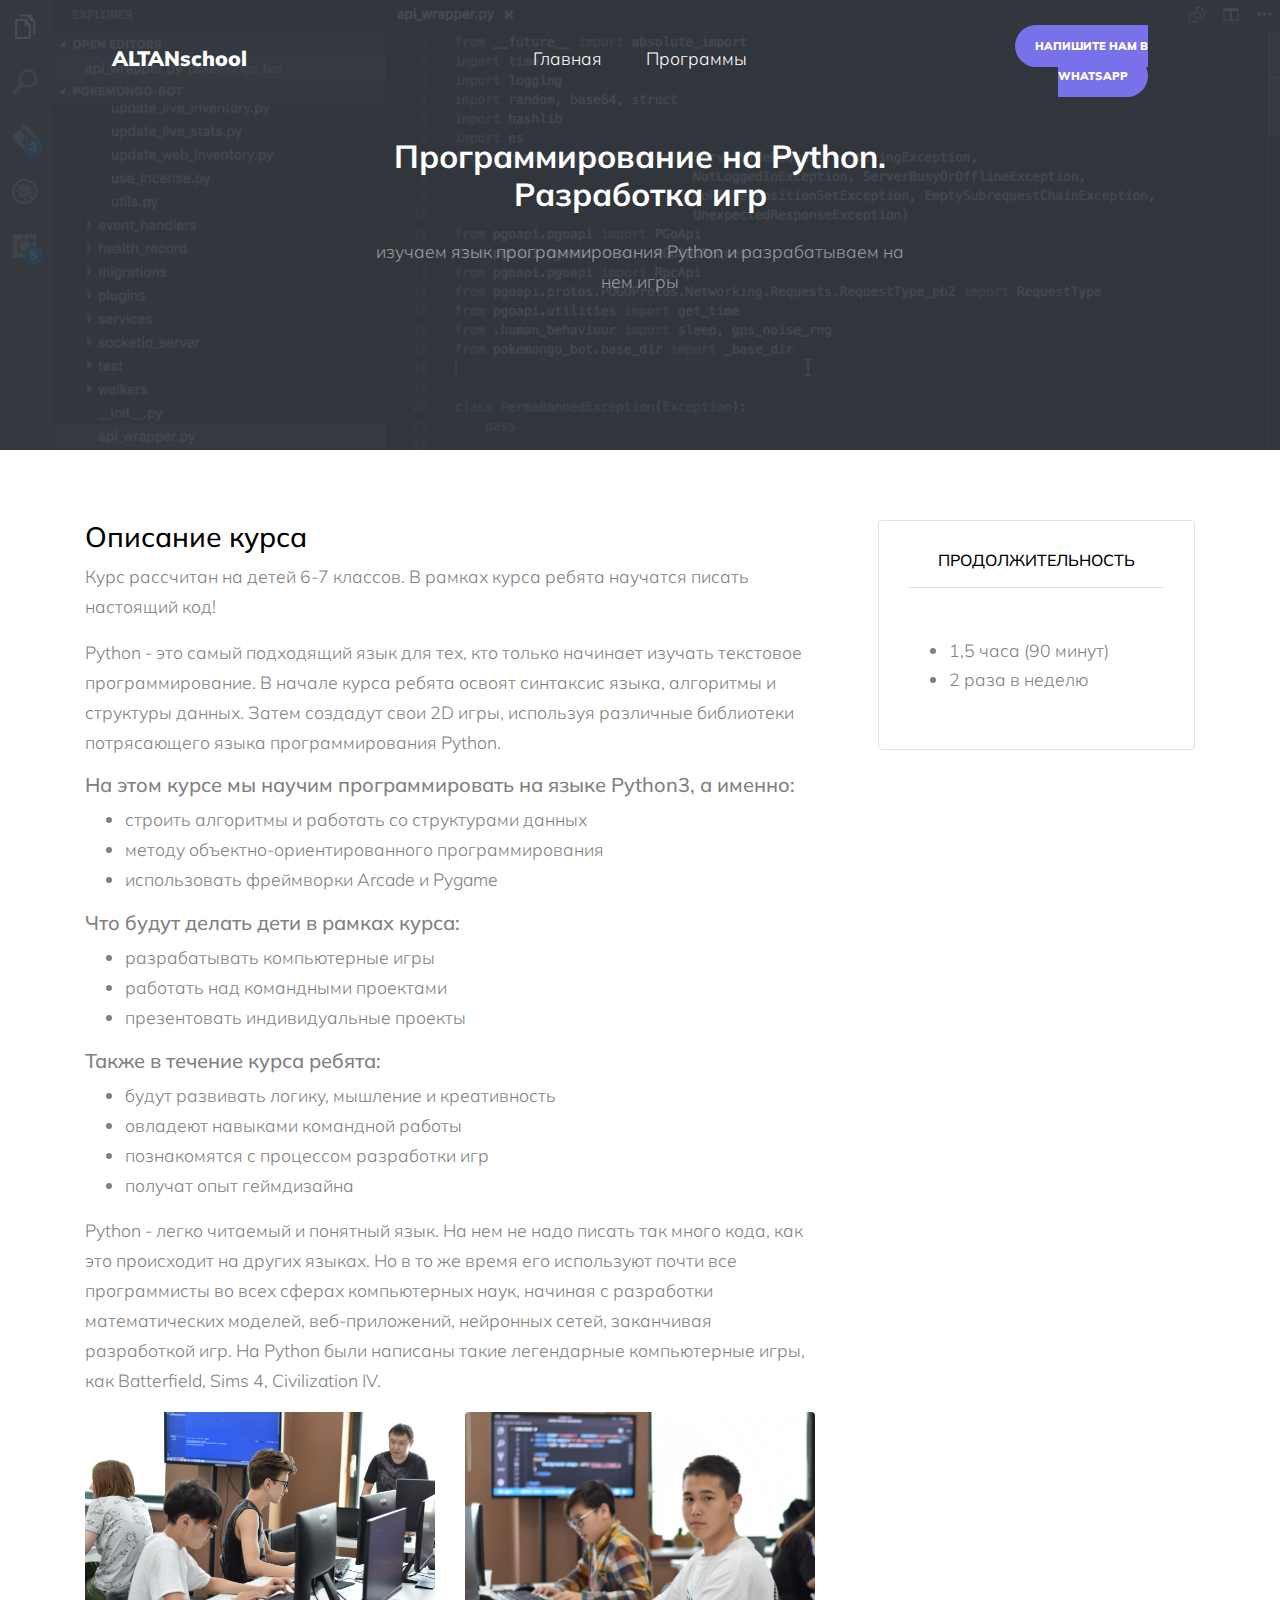
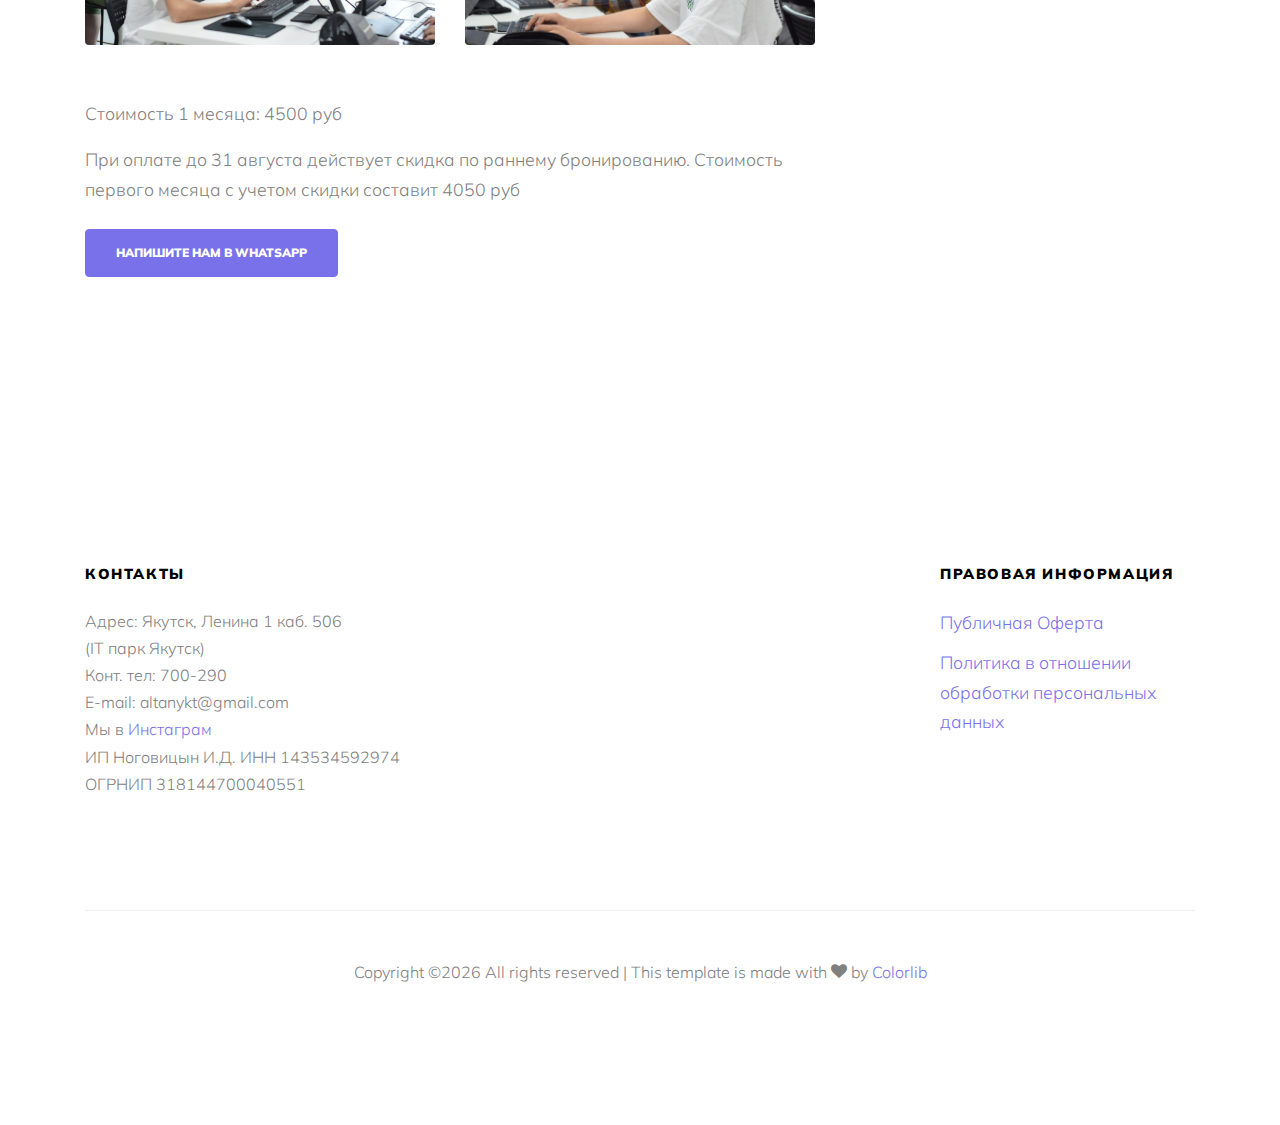
==== python.html @ a6251bbe "сайт полностью" ====
<!DOCTYPE html>
<html lang="ru">
  <head>
    <title>Программирование на Python. Разработка игр &mdash; IT школа АЛТАН</title>
    <meta charset="utf-8">
    <meta name="viewport" content="width=device-width, initial-scale=1, shrink-to-fit=no">
    <meta name="keywords" content="летний лагерь, интенсив, робототехника, программирование, школа, Якутск, IT, алтан">
    <meta name="description" content="Учим создавать свои игры на Python учащихся 6-7 классов в Якутске">
    <link rel="icon" type="image/ico" href="images/favicon.ico">
    
    <link href="https://fonts.googleapis.com/css?family=Muli:300,400,700,900" rel="stylesheet">
    <link rel="stylesheet" href="fonts/icomoon/style.css">

    <link rel="stylesheet" href="css/bootstrap.min.css">
    <link rel="stylesheet" href="css/jquery-ui.css">
    <link rel="stylesheet" href="css/owl.carousel.min.css">
    <link rel="stylesheet" href="css/owl.theme.default.min.css">
    <link rel="stylesheet" href="css/owl.theme.default.min.css">

    <link rel="stylesheet" href="css/jquery.fancybox.min.css">

    <link rel="stylesheet" href="css/bootstrap-datepicker.css">

    <link rel="stylesheet" href="fonts/flaticon/font/flaticon.css">

    <link rel="stylesheet" href="css/aos.css">

    <link rel="stylesheet" href="css/style.css">
    
  </head>
  <body data-spy="scroll" data-target=".site-navbar-target" data-offset="300">
  
  <div class="site-wrap">

    <div class="site-mobile-menu site-navbar-target">
      <div class="site-mobile-menu-header">
        <div class="site-mobile-menu-close mt-3">
          <span class="icon-close2 js-menu-toggle"></span>
        </div>
      </div>
      <div class="site-mobile-menu-body"></div>
    </div>
   
    
    <header class="site-navbar py-4 js-sticky-header site-navbar-target" role="banner">
      
      <div class="container-fluid">
        <div class="d-flex align-items-center">
          <div class="site-logo mr-auto w-25"><a href="index.html">ALTANschool</a></div>

          <div class="mx-auto text-center">
            <nav class="site-navigation position-relative text-right" role="navigation">
              <ul class="site-menu main-menu js-clone-nav mx-auto d-none d-lg-block  m-0 p-0">
                <li><a href="index.html#home-section" class="nav-link">Главная</a></li>
                <li><a href="index.html#courses-section" class="nav-link">Программы</a></li>
              </ul>
            </nav>
          </div>

          <div class="ml-auto w-25">
            <nav class="site-navigation position-relative text-right" role="navigation">
              <ul class="site-menu main-menu site-menu-dark js-clone-nav mr-auto d-none d-lg-block m-0 p-0">
                <li class="cta"><a target="_blank" href="https://api.whatsapp.com/send?phone=79142700290&text=&source=&data=" class="nav-link"><span>Напишите нам в WhatsApp</span></a></li>
              </ul>
            </nav>
            <a href="#" class="d-inline-block d-lg-none site-menu-toggle js-menu-toggle text-white float-right"><span class="icon-menu h3"></span></a>
          </div>
        </div>
      </div>
      
    </header>

    <div class="intro-section single-cover" id="home-section">
      
      <div class="slide-1 " style="background-image: url('images/1920/pbck.jpg');" data-stellar-background-ratio="0.5">
        <div class="container">
          <div class="row align-items-center">
            <div class="col-12">
              <div class="row justify-content-center align-items-center text-center">
                <div class="col-lg-6">
                  <h1 data-aos="fade-up" data-aos-delay="0">Программирование на Python. Разработка игр</h1>
                  <p data-aos="fade-up" data-aos-delay="100">изучаем язык программирования Python и разрабатываем на нем игры</p>
                </div>
              </div>
            </div>
        </div>
    </div>
</div>
</div>
    
    <div class="site-section">
      <div class="container">
        <div class="row">
          <div class="col-lg-8 mb-5">

            <div class="mb-5">
              <h3 class="text-black">Описание курса</h3>
              <p>Курс рассчитан на детей 6-7 классов. В рамках курса ребята научатся писать настоящий код!</p>
                <p>Python - это самый подходящий язык для тех, кто только начинает изучать текстовое программирование. В начале курса ребята освоят синтаксис языка, алгоритмы и структуры данных. Затем создадут свои 2D игры, используя различные библиотеки потрясающего языка программирования Python.</p> 
              <h5>На этом курсе мы научим программировать на языке Python3, а именно:</h5>
<ul><li>строить алгоритмы и работать со структурами данных</li>
<li>методу объектно-ориентированного программирования</li>
<li>использовать фреймворки Arcade и Pygame</li></ul>

<h5>Что будут делать дети в рамках курса:</h5>
<ul><li>разрабатывать компьютерные игры</li>
<li>работать над командными проектами</li>
<li>презентовать индивидуальные проекты</li></ul>

<h5>Также в течение курса ребята:</h5>
<ul><li>будут развивать логику, мышление и креативность</li>
<li>овладеют навыками командной работы</li>
<li>познакомятся с процессом разработки игр</li>
<li>получат опыт геймдизайна</li></ul>

<p>Python - легко читаемый и понятный язык. На нем не надо писать так много кода, как это происходит на других языках. Но в то же время его используют почти все программисты во всех сферах компьютерных наук, начиная с разработки математических моделей, веб-приложений, нейронных сетей, заканчивая разработкой игр. На Python были написаны такие легендарные компьютерные игры, как Batterfield, Sims 4, Civilization IV.
</p>

              <div class="row mb-4">
                <div class="col-md-6">
                  <img src="images/1920/p1.jpeg" alt="Image" class="img-fluid rounded">
                </div>
                <div class="col-md-6">
                  <img src="images/1920/p_2.jpg" alt="Image" class="img-fluid rounded">
                </div>
              </div>
⠀
<p>Стоимость 1 месяца: 4500 руб</p>
<p>При оплате до 31 августа действует скидка по раннему бронированию. Стоимость первого месяца с учетом скидки составит 4050 руб</p>
              

              <p class="mt-4"><a target="_blank" href="https://api.whatsapp.com/send?phone=79142700290&text=&source=&data=" class="btn btn-primary">Напишите нам в WhatsApp</a></p>
            </div>

          </div>
          <div class="col-lg-4 pl-lg-5">
  <div class="mb-5 text-center border rounded course-instructor">
                  <h3 class="mb-5 text-black text-uppercase h6 border-bottom pb-3">Продолжительность</h3>
                  <div class="mb-4 text-left">
                    <ul>
                        <li>1,5 часа (90 минут)</li>
                        <li>2 раза в неделю</li></ul>
                  </div>
                </div>


          </div>
        </div>
      </div>
    </div>

    
     
    <footer class="footer-section bg-white">
      <div class="container">
        <div class="row">
          <div class="col-md-4">
            <h3>Контакты</h3>
            <p>Адрес: Якутск, Ленина 1 каб. 506 <br>(IT парк Якутск)<br>
                Конт. тел: 700-290<br>
                E-mail: altanykt@gmail.com<br>
            Мы в <a href="https://www.instagram.com/altanschool/" target="_blank">Инстаграм</a><br>
            ИП Ноговицын И.Д. ИНН 143534592974 ОГРНИП 318144700040551</p>
          </div>
          
           <div class="col-md-3 ml-auto">
            <h3>Правовая информация</h3>
            <ul class="list-unstyled footer-links">
              <li><a href="legal/oferta.pdf">Публичная Оферта</a></li>
              <li><a href="legal/privacy_policy.pdf">Политика в отношении обработки персональных данных</a></li>
            </ul>
          </div> 
        </div>
        <div class="row pt-5 mt-5 text-center">
          <div class="col-md-12">
            <div class="border-top pt-5">
            <p>
        <!-- Link back to Colorlib can't be removed. Template is licensed under CC BY 3.0. -->
        Copyright &copy;<script>document.write(new Date().getFullYear());</script> All rights reserved | This template is made with <i class="icon-heart" aria-hidden="true"></i> by <a href="https://colorlib.com" target="_blank" >Colorlib</a>
        <!-- Link back to Colorlib can't be removed. Template is licensed under CC BY 3.0. -->
      </p>
            </div>
          </div>
        </div>
      </div>
    </footer>

  
    
  </div> <!-- .site-wrap -->

  <script src="js/jquery-3.3.1.min.js"></script>
  <script src="js/jquery-migrate-3.0.1.min.js"></script>
  <script src="js/jquery-ui.js"></script>
  <script src="js/popper.min.js"></script>
  <script src="js/bootstrap.min.js"></script>
  <script src="js/owl.carousel.min.js"></script>
  <script src="js/jquery.stellar.min.js"></script>
  <script src="js/jquery.countdown.min.js"></script>
  <script src="js/bootstrap-datepicker.min.js"></script>
  <script src="js/jquery.easing.1.3.js"></script>
  <script src="js/aos.js"></script>
  <script src="js/jquery.fancybox.min.js"></script>
  <script src="js/jquery.sticky.js"></script>

  
  <script src="js/main.js"></script>
    
  </body>
</html>
---- fonts/icomoon/style.css ----
@font-face {
  font-family: 'icomoon';
  src:  url('fonts/icomoon.eot?10si43');
  src:  url('fonts/icomoon.eot?10si43#iefix') format('embedded-opentype'),
    url('fonts/icomoon.ttf?10si43') format('truetype'),
    url('fonts/icomoon.woff?10si43') format('woff'),
    url('fonts/icomoon.svg?10si43#icomoon') format('svg');
  font-weight: normal;
  font-style: normal;
}

[class^="icon-"], [class*=" icon-"] {
  /* use !important to prevent issues with browser extensions that change fonts */
  font-family: 'icomoon' !important;
  speak: none;
  font-style: normal;
  font-weight: normal;
  font-variant: normal;
  text-transform: none;
  line-height: 1;

  /* Better Font Rendering =========== */
  -webkit-font-smoothing: antialiased;
  -moz-osx-font-smoothing: grayscale;
}

.icon-asterisk:before {
  content: "\f069";
}
.icon-plus:before {
  content: "\f067";
}
.icon-question:before {
  content: "\f128";
}
.icon-minus:before {
  content: "\f068";
}
.icon-glass:before {
  content: "\f000";
}
.icon-music:before {
  content: "\f001";
}
.icon-search:before {
  content: "\f002";
}
.icon-envelope-o:before {
  content: "\f003";
}
.icon-heart:before {
  content: "\f004";
}
.icon-star:before {
  content: "\f005";
}
.icon-star-o:before {
  content: "\f006";
}
.icon-user:before {
  content: "\f007";
}
.icon-film:before {
  content: "\f008";
}
.icon-th-large:before {
  content: "\f009";
}
.icon-th:before {
  content: "\f00a";
}
.icon-th-list:before {
  content: "\f00b";
}
.icon-check:before {
  content: "\f00c";
}
.icon-close:before {
  content: "\f00d";
}
.icon-remove:before {
  content: "\f00d";
}
.icon-times:before {
  content: "\f00d";
}
.icon-search-plus:before {
  content: "\f00e";
}
.icon-search-minus:before {
  content: "\f010";
}
.icon-power-off:before {
  content: "\f011";
}
.icon-signal:before {
  content: "\f012";
}
.icon-cog:before {
  content: "\f013";
}
.icon-gear:before {
  content: "\f013";
}
.icon-trash-o:before {
  content: "\f014";
}
.icon-home:before {
  content: "\f015";
}
.icon-file-o:before {
  content: "\f016";
}
.icon-clock-o:before {
  content: "\f017";
}
.icon-road:before {
  content: "\f018";
}
.icon-download:before {
  content: "\f019";
}
.icon-arrow-circle-o-down:before {
  content: "\f01a";
}
.icon-arrow-circle-o-up:before {
  content: "\f01b";
}
.icon-inbox:before {
  content: "\f01c";
}
.icon-play-circle-o:before {
  content: "\f01d";
}
.icon-repeat:before {
  content: "\f01e";
}
.icon-rotate-right:before {
  content: "\f01e";
}
.icon-refresh:before {
  content: "\f021";
}
.icon-list-alt:before {
  content: "\f022";
}
.icon-lock:before {
  content: "\f023";
}
.icon-flag:before {
  content: "\f024";
}
.icon-headphones:before {
  content: "\f025";
}
.icon-volume-off:before {
  content: "\f026";
}
.icon-volume-down:before {
  content: "\f027";
}
.icon-volume-up:before {
  content: "\f028";
}
.icon-qrcode:before {
  content: "\f029";
}
.icon-barcode:before {
  content: "\f02a";
}
.icon-tag:before {
  content: "\f02b";
}
.icon-tags:before {
  content: "\f02c";
}
.icon-book:before {
  content: "\f02d";
}
.icon-bookmark:before {
  content: "\f02e";
}
.icon-print:before {
  content: "\f02f";
}
.icon-camera:before {
  content: "\f030";
}
.icon-font:before {
  content: "\f031";
}
.icon-bold:before {
  content: "\f032";
}
.icon-italic:before {
  content: "\f033";
}
.icon-text-height:before {
  content: "\f034";
}
.icon-text-width:before {
  content: "\f035";
}
.icon-align-left:before {
  content: "\f036";
}
.icon-align-center:before {
  content: "\f037";
}
.icon-align-right:before {
  content: "\f038";
}
.icon-align-justify:before {
  content: "\f039";
}
.icon-list:before {
  content: "\f03a";
}
.icon-dedent:before {
  content: "\f03b";
}
.icon-outdent:before {
  content: "\f03b";
}
.icon-indent:before {
  content: "\f03c";
}
.icon-video-camera:before {
  content: "\f03d";
}
.icon-image:before {
  content: "\f03e";
}
.icon-photo:before {
  content: "\f03e";
}
.icon-picture-o:before {
  content: "\f03e";
}
.icon-pencil:before {
  content: "\f040";
}
.icon-map-marker:before {
  content: "\f041";
}
.icon-adjust:before {
  content: "\f042";
}
.icon-tint:before {
  content: "\f043";
}
.icon-edit:before {
  content: "\f044";
}
.icon-pencil-square-o:before {
  content: "\f044";
}
.icon-share-square-o:before {
  content: "\f045";
}
.icon-check-square-o:before {
  content: "\f046";
}
.icon-arrows:before {
  content: "\f047";
}
.icon-step-backward:before {
  content: "\f048";
}
.icon-fast-backward:before {
  content: "\f049";
}
.icon-backward:before {
  content: "\f04a";
}
.icon-play:before {
  content: "\f04b";
}
.icon-pause:before {
  content: "\f04c";
}
.icon-stop:before {
  content: "\f04d";
}
.icon-forward:before {
  content: "\f04e";
}
.icon-fast-forward:before {
  content: "\f050";
}
.icon-step-forward:before {
  content: "\f051";
}
.icon-eject:before {
  content: "\f052";
}
.icon-chevron-left:before {
  content: "\f053";
}
.icon-chevron-right:before {
  content: "\f054";
}
.icon-plus-circle:before {
  content: "\f055";
}
.icon-minus-circle:before {
  content: "\f056";
}
.icon-times-circle:before {
  content: "\f057";
}
.icon-check-circle:before {
  content: "\f058";
}
.icon-question-circle:before {
  content: "\f059";
}
.icon-info-circle:before {
  content: "\f05a";
}
.icon-crosshairs:before {
  content: "\f05b";
}
.icon-times-circle-o:before {
  content: "\f05c";
}
.icon-check-circle-o:before {
  content: "\f05d";
}
.icon-ban:before {
  content: "\f05e";
}
.icon-arrow-left:before {
  content: "\f060";
}
.icon-arrow-right:before {
  content: "\f061";
}
.icon-arrow-up:before {
  content: "\f062";
}
.icon-arrow-down:before {
  content: "\f063";
}
.icon-mail-forward:before {
  content: "\f064";
}
.icon-share:before {
  content: "\f064";
}
.icon-expand:before {
  content: "\f065";
}
.icon-compress:before {
  content: "\f066";
}
.icon-exclamation-circle:before {
  content: "\f06a";
}
.icon-gift:before {
  content: "\f06b";
}
.icon-leaf:before {
  content: "\f06c";
}
.icon-fire:before {
  content: "\f06d";
}
.icon-eye:before {
  content: "\f06e";
}
.icon-eye-slash:before {
  content: "\f070";
}
.icon-exclamation-triangle:before {
  content: "\f071";
}
.icon-warning:before {
  content: "\f071";
}
.icon-plane:before {
  content: "\f072";
}
.icon-calendar:before {
  content: "\f073";
}
.icon-random:before {
  content: "\f074";
}
.icon-comment:before {
  content: "\f075";
}
.icon-magnet:before {
  content: "\f076";
}
.icon-chevron-up:before {
  content: "\f077";
}
.icon-chevron-down:before {
  content: "\f078";
}
.icon-retweet:before {
  content: "\f079";
}
.icon-shopping-cart:before {
  content: "\f07a";
}
.icon-folder:before {
  content: "\f07b";
}
.icon-folder-open:before {
  content: "\f07c";
}
.icon-arrows-v:before {
  content: "\f07d";
}
.icon-arrows-h:before {
  content: "\f07e";
}
.icon-bar-chart:before {
  content: "\f080";
}
.icon-bar-chart-o:before {
  content: "\f080";
}
.icon-twitter-square:before {
  content: "\f081";
}
.icon-facebook-square:before {
  content: "\f082";
}
.icon-camera-retro:before {
  content: "\f083";
}
.icon-key:before {
  content: "\f084";
}
.icon-cogs:before {
  content: "\f085";
}
.icon-gears:before {
  content: "\f085";
}
.icon-comments:before {
  content: "\f086";
}
.icon-thumbs-o-up:before {
  content: "\f087";
}
.icon-thumbs-o-down:before {
  content: "\f088";
}
.icon-star-half:before {
  content: "\f089";
}
.icon-heart-o:before {
  content: "\f08a";
}
.icon-sign-out:before {
  content: "\f08b";
}
.icon-linkedin-square:before {
  content: "\f08c";
}
.icon-thumb-tack:before {
  content: "\f08d";
}
.icon-external-link:before {
  content: "\f08e";
}
.icon-sign-in:before {
  content: "\f090";
}
.icon-trophy:before {
  content: "\f091";
}
.icon-github-square:before {
  content: "\f092";
}
.icon-upload:before {
  content: "\f093";
}
.icon-lemon-o:before {
  content: "\f094";
}
.icon-phone:before {
  content: "\f095";
}
.icon-square-o:before {
  content: "\f096";
}
.icon-bookmark-o:before {
  content: "\f097";
}
.icon-phone-square:before {
  content: "\f098";
}
.icon-twitter:before {
  content: "\f099";
}
.icon-facebook:before {
  content: "\f09a";
}
.icon-facebook-f:before {
  content: "\f09a";
}
.icon-github:before {
  content: "\f09b";
}
.icon-unlock:before {
  content: "\f09c";
}
.icon-credit-card:before {
  content: "\f09d";
}
.icon-feed:before {
  content: "\f09e";
}
.icon-rss:before {
  content: "\f09e";
}
.icon-hdd-o:before {
  content: "\f0a0";
}
.icon-bullhorn:before {
  content: "\f0a1";
}
.icon-bell-o:before {
  content: "\f0a2";
}
.icon-certificate:before {
  content: "\f0a3";
}
.icon-hand-o-right:before {
  content: "\f0a4";
}
.icon-hand-o-left:before {
  content: "\f0a5";
}
.icon-hand-o-up:before {
  content: "\f0a6";
}
.icon-hand-o-down:before {
  content: "\f0a7";
}
.icon-arrow-circle-left:before {
  content: "\f0a8";
}
.icon-arrow-circle-right:before {
  content: "\f0a9";
}
.icon-arrow-circle-up:before {
  content: "\f0aa";
}
.icon-arrow-circle-down:before {
  content: "\f0ab";
}
.icon-globe:before {
  content: "\f0ac";
}
.icon-wrench:before {
  content: "\f0ad";
}
.icon-tasks:before {
  content: "\f0ae";
}
.icon-filter:before {
  content: "\f0b0";
}
.icon-briefcase:before {
  content: "\f0b1";
}
.icon-arrows-alt:before {
  content: "\f0b2";
}
.icon-group:before {
  content: "\f0c0";
}
.icon-users:before {
  content: "\f0c0";
}
.icon-chain:before {
  content: "\f0c1";
}
.icon-link:before {
  content: "\f0c1";
}
.icon-cloud:before {
  content: "\f0c2";
}
.icon-flask:before {
  content: "\f0c3";
}
.icon-cut:before {
  content: "\f0c4";
}
.icon-scissors:before {
  content: "\f0c4";
}
.icon-copy:before {
  content: "\f0c5";
}
.icon-files-o:before {
  content: "\f0c5";
}
.icon-paperclip:before {
  content: "\f0c6";
}
.icon-floppy-o:before {
  content: "\f0c7";
}
.icon-save:before {
  content: "\f0c7";
}
.icon-square:before {
  content: "\f0c8";
}
.icon-bars:before {
  content: "\f0c9";
}
.icon-navicon:before {
  content: "\f0c9";
}
.icon-reorder:before {
  content: "\f0c9";
}
.icon-list-ul:before {
  content: "\f0ca";
}
.icon-list-ol:before {
  content: "\f0cb";
}
.icon-strikethrough:before {
  content: "\f0cc";
}
.icon-underline:before {
  content: "\f0cd";
}
.icon-table:before {
  content: "\f0ce";
}
.icon-magic:before {
  content: "\f0d0";
}
.icon-truck:before {
  content: "\f0d1";
}
.icon-pinterest:before {
  content: "\f0d2";
}
.icon-pinterest-square:before {
  content: "\f0d3";
}
.icon-google-plus-square:before {
  content: "\f0d4";
}
.icon-google-plus:before {
  content: "\f0d5";
}
.icon-money:before {
  content: "\f0d6";
}
.icon-caret-down:before {
  content: "\f0d7";
}
.icon-caret-up:before {
  content: "\f0d8";
}
.icon-caret-left:before {
  content: "\f0d9";
}
.icon-caret-right:before {
  content: "\f0da";
}
.icon-columns:before {
  content: "\f0db";
}
.icon-sort:before {
  content: "\f0dc";
}
.icon-unsorted:before {
  content: "\f0dc";
}
.icon-sort-desc:before {
  content: "\f0dd";
}
.icon-sort-down:before {
  content: "\f0dd";
}
.icon-sort-asc:before {
  content: "\f0de";
}
.icon-sort-up:before {
  content: "\f0de";
}
.icon-envelope:before {
  content: "\f0e0";
}
.icon-linkedin:before {
  content: "\f0e1";
}
.icon-rotate-left:before {
  content: "\f0e2";
}
.icon-undo:before {
  content: "\f0e2";
}
.icon-gavel:before {
  content: "\f0e3";
}
.icon-legal:before {
  content: "\f0e3";
}
.icon-dashboard:before {
  content: "\f0e4";
}
.icon-tachometer:before {
  content: "\f0e4";
}
.icon-comment-o:before {
  content: "\f0e5";
}
.icon-comments-o:before {
  content: "\f0e6";
}
.icon-bolt:before {
  content: "\f0e7";
}
.icon-flash:before {
  content: "\f0e7";
}
.icon-sitemap:before {
  content: "\f0e8";
}
.icon-umbrella:before {
  content: "\f0e9";
}
.icon-clipboard:before {
  content: "\f0ea";
}
.icon-paste:before {
  content: "\f0ea";
}
.icon-lightbulb-o:before {
  content: "\f0eb";
}
.icon-exchange:before {
  content: "\f0ec";
}
.icon-cloud-download:before {
  content: "\f0ed";
}
.icon-cloud-upload:before {
  content: "\f0ee";
}
.icon-user-md:before {
  content: "\f0f0";
}
.icon-stethoscope:before {
  content: "\f0f1";
}
.icon-suitcase:before {
  content: "\f0f2";
}
.icon-bell:before {
  content: "\f0f3";
}
.icon-coffee:before {
  content: "\f0f4";
}
.icon-cutlery:before {
  content: "\f0f5";
}
.icon-file-text-o:before {
  content: "\f0f6";
}
.icon-building-o:before {
  content: "\f0f7";
}
.icon-hospital-o:before {
  content: "\f0f8";
}
.icon-ambulance:before {
  content: "\f0f9";
}
.icon-medkit:before {
  content: "\f0fa";
}
.icon-fighter-jet:before {
  content: "\f0fb";
}
.icon-beer:before {
  content: "\f0fc";
}
.icon-h-square:before {
  content: "\f0fd";
}
.icon-plus-square:before {
  content: "\f0fe";
}
.icon-angle-double-left:before {
  content: "\f100";
}
.icon-angle-double-right:before {
  content: "\f101";
}
.icon-angle-double-up:before {
  content: "\f102";
}
.icon-angle-double-down:before {
  content: "\f103";
}
.icon-angle-left:before {
  content: "\f104";
}
.icon-angle-right:before {
  content: "\f105";
}
.icon-angle-up:before {
  content: "\f106";
}
.icon-angle-down:before {
  content: "\f107";
}
.icon-desktop:before {
  content: "\f108";
}
.icon-laptop:before {
  content: "\f109";
}
.icon-tablet:before {
  content: "\f10a";
}
.icon-mobile:before {
  content: "\f10b";
}
.icon-mobile-phone:before {
  content: "\f10b";
}
.icon-circle-o:before {
  content: "\f10c";
}
.icon-quote-left:before {
  content: "\f10d";
}
.icon-quote-right:before {
  content: "\f10e";
}
.icon-spinner:before {
  content: "\f110";
}
.icon-circle:before {
  content: "\f111";
}
.icon-mail-reply:before {
  content: "\f112";
}
.icon-reply:before {
  content: "\f112";
}
.icon-github-alt:before {
  content: "\f113";
}
.icon-folder-o:before {
  content: "\f114";
}
.icon-folder-open-o:before {
  content: "\f115";
}
.icon-smile-o:before {
  content: "\f118";
}
.icon-frown-o:before {
  content: "\f119";
}
.icon-meh-o:before {
  content: "\f11a";
}
.icon-gamepad:before {
  content: "\f11b";
}
.icon-keyboard-o:before {
  content: "\f11c";
}
.icon-flag-o:before {
  content: "\f11d";
}
.icon-flag-checkered:before {
  content: "\f11e";
}
.icon-terminal:before {
  content: "\f120";
}
.icon-code:before {
  content: "\f121";
}
.icon-mail-reply-all:before {
  content: "\f122";
}
.icon-reply-all:before {
  content: "\f122";
}
.icon-star-half-empty:before {
  content: "\f123";
}
.icon-star-half-full:before {
  content: "\f123";
}
.icon-star-half-o:before {
  content: "\f123";
}
.icon-location-arrow:before {
  content: "\f124";
}
.icon-crop:before {
  content: "\f125";
}
.icon-code-fork:before {
  content: "\f126";
}
.icon-chain-broken:before {
  content: "\f127";
}
.icon-unlink:before {
  content: "\f127";
}
.icon-info:before {
  content: "\f129";
}
.icon-exclamation:before {
  content: "\f12a";
}
.icon-superscript:before {
  content: "\f12b";
}
.icon-subscript:before {
  content: "\f12c";
}
.icon-eraser:before {
  content: "\f12d";
}
.icon-puzzle-piece:before {
  content: "\f12e";
}
.icon-microphone:before {
  content: "\f130";
}
.icon-microphone-slash:before {
  content: "\f131";
}
.icon-shield:before {
  content: "\f132";
}
.icon-calendar-o:before {
  content: "\f133";
}
.icon-fire-extinguisher:before {
  content: "\f134";
}
.icon-rocket:before {
  content: "\f135";
}
.icon-maxcdn:before {
  content: "\f136";
}
.icon-chevron-circle-left:before {
  content: "\f137";
}
.icon-chevron-circle-right:before {
  content: "\f138";
}
.icon-chevron-circle-up:before {
  content: "\f139";
}
.icon-chevron-circle-down:before {
  content: "\f13a";
}
.icon-html5:before {
  content: "\f13b";
}
.icon-css3:before {
  content: "\f13c";
}
.icon-anchor:before {
  content: "\f13d";
}
.icon-unlock-alt:before {
  content: "\f13e";
}
.icon-bullseye:before {
  content: "\f140";
}
.icon-ellipsis-h:before {
  content: "\f141";
}
.icon-ellipsis-v:before {
  content: "\f142";
}
.icon-rss-square:before {
  content: "\f143";
}
.icon-play-circle:before {
  content: "\f144";
}
.icon-ticket:before {
  content: "\f145";
}
.icon-minus-square:before {
  content: "\f146";
}
.icon-minus-square-o:before {
  content: "\f147";
}
.icon-level-up:before {
  content: "\f148";
}
.icon-level-down:before {
  content: "\f149";
}
.icon-check-square:before {
  content: "\f14a";
}
.icon-pencil-square:before {
  content: "\f14b";
}
.icon-external-link-square:before {
  content: "\f14c";
}
.icon-share-square:before {
  content: "\f14d";
}
.icon-compass:before {
  content: "\f14e";
}
.icon-caret-square-o-down:before {
  content: "\f150";
}
.icon-toggle-down:before {
  content: "\f150";
}
.icon-caret-square-o-up:before {
  content: "\f151";
}
.icon-toggle-up:before {
  content: "\f151";
}
.icon-caret-square-o-right:before {
  content: "\f152";
}
.icon-toggle-right:before {
  content: "\f152";
}
.icon-eur:before {
  content: "\f153";
}
.icon-euro:before {
  content: "\f153";
}
.icon-gbp:before {
  content: "\f154";
}
.icon-dollar:before {
  content: "\f155";
}
.icon-usd:before {
  content: "\f155";
}
.icon-inr:before {
  content: "\f156";
}
.icon-rupee:before {
  content: "\f156";
}
.icon-cny:before {
  content: "\f157";
}
.icon-jpy:before {
  content: "\f157";
}
.icon-rmb:before {
  content: "\f157";
}
.icon-yen:before {
  content: "\f157";
}
.icon-rouble:before {
  content: "\f158";
}
.icon-rub:before {
  content: "\f158";
}
.icon-ruble:before {
  content: "\f158";
}
.icon-krw:before {
  content: "\f159";
}
.icon-won:before {
  content: "\f159";
}
.icon-bitcoin:before {
  content: "\f15a";
}
.icon-btc:before {
  content: "\f15a";
}
.icon-file:before {
  content: "\f15b";
}
.icon-file-text:before {
  content: "\f15c";
}
.icon-sort-alpha-asc:before {
  content: "\f15d";
}
.icon-sort-alpha-desc:before {
  content: "\f15e";
}
.icon-sort-amount-asc:before {
  content: "\f160";
}
.icon-sort-amount-desc:before {
  content: "\f161";
}
.icon-sort-numeric-asc:before {
  content: "\f162";
}
.icon-sort-numeric-desc:before {
  content: "\f163";
}
.icon-thumbs-up:before {
  content: "\f164";
}
.icon-thumbs-down:before {
  content: "\f165";
}
.icon-youtube-square:before {
  content: "\f166";
}
.icon-youtube:before {
  content: "\f167";
}
.icon-xing:before {
  content: "\f168";
}
.icon-xing-square:before {
  content: "\f169";
}
.icon-youtube-play:before {
  content: "\f16a";
}
.icon-dropbox:before {
  content: "\f16b";
}
.icon-stack-overflow:before {
  content: "\f16c";
}
.icon-instagram:before {
  content: "\f16d";
}
.icon-flickr:before {
  content: "\f16e";
}
.icon-adn:before {
  content: "\f170";
}
.icon-bitbucket:before {
  content: "\f171";
}
.icon-bitbucket-square:before {
  content: "\f172";
}
.icon-tumblr:before {
  content: "\f173";
}
.icon-tumblr-square:before {
  content: "\f174";
}
.icon-long-arrow-down:before {
  content: "\f175";
}
.icon-long-arrow-up:before {
  content: "\f176";
}
.icon-long-arrow-left:before {
  content: "\f177";
}
.icon-long-arrow-right:before {
  content: "\f178";
}
.icon-apple:before {
  content: "\f179";
}
.icon-windows:before {
  content: "\f17a";
}
.icon-android:before {
  content: "\f17b";
}
.icon-linux:before {
  content: "\f17c";
}
.icon-dribbble:before {
  content: "\f17d";
}
.icon-skype:before {
  content: "\f17e";
}
.icon-foursquare:before {
  content: "\f180";
}
.icon-trello:before {
  content: "\f181";
}
.icon-female:before {
  content: "\f182";
}
.icon-male:before {
  content: "\f183";
}
.icon-gittip:before {
  content: "\f184";
}
.icon-gratipay:before {
  content: "\f184";
}
.icon-sun-o:before {
  content: "\f185";
}
.icon-moon-o:before {
  content: "\f186";
}
.icon-archive:before {
  content: "\f187";
}
.icon-bug:before {
  content: "\f188";
}
.icon-vk:before {
  content: "\f189";
}
.icon-weibo:before {
  content: "\f18a";
}
.icon-renren:before {
  content: "\f18b";
}
.icon-pagelines:before {
  content: "\f18c";
}
.icon-stack-exchange:before {
  content: "\f18d";
}
.icon-arrow-circle-o-right:before {
  content: "\f18e";
}
.icon-arrow-circle-o-left:before {
  content: "\f190";
}
.icon-caret-square-o-left:before {
  content: "\f191";
}
.icon-toggle-left:before {
  content: "\f191";
}
.icon-dot-circle-o:before {
  content: "\f192";
}
.icon-wheelchair:before {
  content: "\f193";
}
.icon-vimeo-square:before {
  content: "\f194";
}
.icon-try:before {
  content: "\f195";
}
.icon-turkish-lira:before {
  content: "\f195";
}
.icon-plus-square-o:before {
  content: "\f196";
}
.icon-space-shuttle:before {
  content: "\f197";
}
.icon-slack:before {
  content: "\f198";
}
.icon-envelope-square:before {
  content: "\f199";
}
.icon-wordpress:before {
  content: "\f19a";
}
.icon-openid:before {
  content: "\f19b";
}
.icon-bank:before {
  content: "\f19c";
}
.icon-institution:before {
  content: "\f19c";
}
.icon-university:before {
  content: "\f19c";
}
.icon-graduation-cap:before {
  content: "\f19d";
}
.icon-mortar-board:before {
  content: "\f19d";
}
.icon-yahoo:before {
  content: "\f19e";
}
.icon-google:before {
  content: "\f1a0";
}
.icon-reddit:before {
  content: "\f1a1";
}
.icon-reddit-square:before {
  content: "\f1a2";
}
.icon-stumbleupon-circle:before {
  content: "\f1a3";
}
.icon-stumbleupon:before {
  content: "\f1a4";
}
.icon-delicious:before {
  content: "\f1a5";
}
.icon-digg:before {
  content: "\f1a6";
}
.icon-pied-piper-pp:before {
  content: "\f1a7";
}
.icon-pied-piper-alt:before {
  content: "\f1a8";
}
.icon-drupal:before {
  content: "\f1a9";
}
.icon-joomla:before {
  content: "\f1aa";
}
.icon-language:before {
  content: "\f1ab";
}
.icon-fax:before {
  content: "\f1ac";
}
.icon-building:before {
  content: "\f1ad";
}
.icon-child:before {
  content: "\f1ae";
}
.icon-paw:before {
  content: "\f1b0";
}
.icon-spoon:before {
  content: "\f1b1";
}
.icon-cube:before {
  content: "\f1b2";
}
.icon-cubes:before {
  content: "\f1b3";
}
.icon-behance:before {
  content: "\f1b4";
}
.icon-behance-square:before {
  content: "\f1b5";
}
.icon-steam:before {
  content: "\f1b6";
}
.icon-steam-square:before {
  content: "\f1b7";
}
.icon-recycle:before {
  content: "\f1b8";
}
.icon-automobile:before {
  content: "\f1b9";
}
.icon-car:before {
  content: "\f1b9";
}
.icon-cab:before {
  content: "\f1ba";
}
.icon-taxi:before {
  content: "\f1ba";
}
.icon-tree:before {
  content: "\f1bb";
}
.icon-spotify:before {
  content: "\f1bc";
}
.icon-deviantart:before {
  content: "\f1bd";
}
.icon-soundcloud:before {
  content: "\f1be";
}
.icon-database:before {
  content: "\f1c0";
}
.icon-file-pdf-o:before {
  content: "\f1c1";
}
.icon-file-word-o:before {
  content: "\f1c2";
}
.icon-file-excel-o:before {
  content: "\f1c3";
}
.icon-file-powerpoint-o:before {
  content: "\f1c4";
}
.icon-file-image-o:before {
  content: "\f1c5";
}
.icon-file-photo-o:before {
  content: "\f1c5";
}
.icon-file-picture-o:before {
  content: "\f1c5";
}
.icon-file-archive-o:before {
  content: "\f1c6";
}
.icon-file-zip-o:before {
  content: "\f1c6";
}
.icon-file-audio-o:before {
  content: "\f1c7";
}
.icon-file-sound-o:before {
  content: "\f1c7";
}
.icon-file-movie-o:before {
  content: "\f1c8";
}
.icon-file-video-o:before {
  content: "\f1c8";
}
.icon-file-code-o:before {
  content: "\f1c9";
}
.icon-vine:before {
  content: "\f1ca";
}
.icon-codepen:before {
  content: "\f1cb";
}
.icon-jsfiddle:before {
  content: "\f1cc";
}
.icon-life-bouy:before {
  content: "\f1cd";
}
.icon-life-buoy:before {
  content: "\f1cd";
}
.icon-life-ring:before {
  content: "\f1cd";
}
.icon-life-saver:before {
  content: "\f1cd";
}
.icon-support:before {
  content: "\f1cd";
}
.icon-circle-o-notch:before {
  content: "\f1ce";
}
.icon-ra:before {
  content: "\f1d0";
}
.icon-rebel:before {
  content: "\f1d0";
}
.icon-resistance:before {
  content: "\f1d0";
}
.icon-empire:before {
  content: "\f1d1";
}
.icon-ge:before {
  content: "\f1d1";
}
.icon-git-square:before {
  content: "\f1d2";
}
.icon-git:before {
  content: "\f1d3";
}
.icon-hacker-news:before {
  content: "\f1d4";
}
.icon-y-combinator-square:before {
  content: "\f1d4";
}
.icon-yc-square:before {
  content: "\f1d4";
}
.icon-tencent-weibo:before {
  content: "\f1d5";
}
.icon-qq:before {
  content: "\f1d6";
}
.icon-wechat:before {
  content: "\f1d7";
}
.icon-weixin:before {
  content: "\f1d7";
}
.icon-paper-plane:before {
  content: "\f1d8";
}
.icon-send:before {
  content: "\f1d8";
}
.icon-paper-plane-o:before {
  content: "\f1d9";
}
.icon-send-o:before {
  content: "\f1d9";
}
.icon-history:before {
  content: "\f1da";
}
.icon-circle-thin:before {
  content: "\f1db";
}
.icon-header:before {
  content: "\f1dc";
}
.icon-paragraph:before {
  content: "\f1dd";
}
.icon-sliders:before {
  content: "\f1de";
}
.icon-share-alt:before {
  content: "\f1e0";
}
.icon-share-alt-square:before {
  content: "\f1e1";
}
.icon-bomb:before {
  content: "\f1e2";
}
.icon-futbol-o:before {
  content: "\f1e3";
}
.icon-soccer-ball-o:before {
  content: "\f1e3";
}
.icon-tty:before {
  content: "\f1e4";
}
.icon-binoculars:before {
  content: "\f1e5";
}
.icon-plug:before {
  content: "\f1e6";
}
.icon-slideshare:before {
  content: "\f1e7";
}
.icon-twitch:before {
  content: "\f1e8";
}
.icon-yelp:before {
  content: "\f1e9";
}
.icon-newspaper-o:before {
  content: "\f1ea";
}
.icon-wifi:before {
  content: "\f1eb";
}
.icon-calculator:before {
  content: "\f1ec";
}
.icon-paypal:before {
  content: "\f1ed";
}
.icon-google-wallet:before {
  content: "\f1ee";
}
.icon-cc-visa:before {
  content: "\f1f0";
}
.icon-cc-mastercard:before {
  content: "\f1f1";
}
.icon-cc-discover:before {
  content: "\f1f2";
}
.icon-cc-amex:before {
  content: "\f1f3";
}
.icon-cc-paypal:before {
  content: "\f1f4";
}
.icon-cc-stripe:before {
  content: "\f1f5";
}
.icon-bell-slash:before {
  content: "\f1f6";
}
.icon-bell-slash-o:before {
  content: "\f1f7";
}
.icon-trash:before {
  content: "\f1f8";
}
.icon-copyright:before {
  content: "\f1f9";
}
.icon-at:before {
  content: "\f1fa";
}
.icon-eyedropper:before {
  content: "\f1fb";
}
.icon-paint-brush:before {
  content: "\f1fc";
}
.icon-birthday-cake:before {
  content: "\f1fd";
}
.icon-area-chart:before {
  content: "\f1fe";
}
.icon-pie-chart:before {
  content: "\f200";
}
.icon-line-chart:before {
  content: "\f201";
}
.icon-lastfm:before {
  content: "\f202";
}
.icon-lastfm-square:before {
  content: "\f203";
}
.icon-toggle-off:before {
  content: "\f204";
}
.icon-toggle-on:before {
  content: "\f205";
}
.icon-bicycle:before {
  content: "\f206";
}
.icon-bus:before {
  content: "\f207";
}
.icon-ioxhost:before {
  content: "\f208";
}
.icon-angellist:before {
  content: "\f209";
}
.icon-cc:before {
  content: "\f20a";
}
.icon-ils:before {
  content: "\f20b";
}
.icon-shekel:before {
  content: "\f20b";
}
.icon-sheqel:before {
  content: "\f20b";
}
.icon-meanpath:before {
  content: "\f20c";
}
.icon-buysellads:before {
  content: "\f20d";
}
.icon-connectdevelop:before {
  content: "\f20e";
}
.icon-dashcube:before {
  content: "\f210";
}
.icon-forumbee:before {
  content: "\f211";
}
.icon-leanpub:before {
  content: "\f212";
}
.icon-sellsy:before {
  content: "\f213";
}
.icon-shirtsinbulk:before {
  content: "\f214";
}
.icon-simplybuilt:before {
  content: "\f215";
}
.icon-skyatlas:before {
  content: "\f216";
}
.icon-cart-plus:before {
  content: "\f217";
}
.icon-cart-arrow-down:before {
  content: "\f218";
}
.icon-diamond:before {
  content: "\f219";
}
.icon-ship:before {
  content: "\f21a";
}
.icon-user-secret:before {
  content: "\f21b";
}
.icon-motorcycle:before {
  content: "\f21c";
}
.icon-street-view:before {
  content: "\f21d";
}
.icon-heartbeat:before {
  content: "\f21e";
}
.icon-venus:before {
  content: "\f221";
}
.icon-mars:before {
  content: "\f222";
}
.icon-mercury:before {
  content: "\f223";
}
.icon-intersex:before {
  content: "\f224";
}
.icon-transgender:before {
  content: "\f224";
}
.icon-transgender-alt:before {
  content: "\f225";
}
.icon-venus-double:before {
  content: "\f226";
}
.icon-mars-double:before {
  content: "\f227";
}
.icon-venus-mars:before {
  content: "\f228";
}
.icon-mars-stroke:before {
  content: "\f229";
}
.icon-mars-stroke-v:before {
  content: "\f22a";
}
.icon-mars-stroke-h:before {
  content: "\f22b";
}
.icon-neuter:before {
  content: "\f22c";
}
.icon-genderless:before {
  content: "\f22d";
}
.icon-facebook-official:before {
  content: "\f230";
}
.icon-pinterest-p:before {
  content: "\f231";
}
.icon-whatsapp:before {
  content: "\f232";
}
.icon-server:before {
  content: "\f233";
}
.icon-user-plus:before {
  content: "\f234";
}
.icon-user-times:before {
  content: "\f235";
}
.icon-bed:before {
  content: "\f236";
}
.icon-hotel:before {
  content: "\f236";
}
.icon-viacoin:before {
  content: "\f237";
}
.icon-train:before {
  content: "\f238";
}
.icon-subway:before {
  content: "\f239";
}
.icon-medium:before {
  content: "\f23a";
}
.icon-y-combinator:before {
  content: "\f23b";
}
.icon-yc:before {
  content: "\f23b";
}
.icon-optin-monster:before {
  content: "\f23c";
}
.icon-opencart:before {
  content: "\f23d";
}
.icon-expeditedssl:before {
  content: "\f23e";
}
.icon-battery:before {
  content: "\f240";
}
.icon-battery-4:before {
  content: "\f240";
}
.icon-battery-full:before {
  content: "\f240";
}
.icon-battery-3:before {
  content: "\f241";
}
.icon-battery-three-quarters:before {
  content: "\f241";
}
.icon-battery-2:before {
  content: "\f242";
}
.icon-battery-half:before {
  content: "\f242";
}
.icon-battery-1:before {
  content: "\f243";
}
.icon-battery-quarter:before {
  content: "\f243";
}
.icon-battery-0:before {
  content: "\f244";
}
.icon-battery-empty:before {
  content: "\f244";
}
.icon-mouse-pointer:before {
  content: "\f245";
}
.icon-i-cursor:before {
  content: "\f246";
}
.icon-object-group:before {
  content: "\f247";
}
.icon-object-ungroup:before {
  content: "\f248";
}
.icon-sticky-note:before {
  content: "\f249";
}
.icon-sticky-note-o:before {
  content: "\f24a";
}
.icon-cc-jcb:before {
  content: "\f24b";
}
.icon-cc-diners-club:before {
  content: "\f24c";
}
.icon-clone:before {
  content: "\f24d";
}
.icon-balance-scale:before {
  content: "\f24e";
}
.icon-hourglass-o:before {
  content: "\f250";
}
.icon-hourglass-1:before {
  content: "\f251";
}
.icon-hourglass-start:before {
  content: "\f251";
}
.icon-hourglass-2:before {
  content: "\f252";
}
.icon-hourglass-half:before {
  content: "\f252";
}
.icon-hourglass-3:before {
  content: "\f253";
}
.icon-hourglass-end:before {
  content: "\f253";
}
.icon-hourglass:before {
  content: "\f254";
}
.icon-hand-grab-o:before {
  content: "\f255";
}
.icon-hand-rock-o:before {
  content: "\f255";
}
.icon-hand-paper-o:before {
  content: "\f256";
}
.icon-hand-stop-o:before {
  content: "\f256";
}
.icon-hand-scissors-o:before {
  content: "\f257";
}
.icon-hand-lizard-o:before {
  content: "\f258";
}
.icon-hand-spock-o:before {
  content: "\f259";
}
.icon-hand-pointer-o:before {
  content: "\f25a";
}
.icon-hand-peace-o:before {
  content: "\f25b";
}
.icon-trademark:before {
  content: "\f25c";
}
.icon-registered:before {
  content: "\f25d";
}
.icon-creative-commons:before {
  content: "\f25e";
}
.icon-gg:before {
  content: "\f260";
}
.icon-gg-circle:before {
  content: "\f261";
}
.icon-tripadvisor:before {
  content: "\f262";
}
.icon-odnoklassniki:before {
  content: "\f263";
}
.icon-odnoklassniki-square:before {
  content: "\f264";
}
.icon-get-pocket:before {
  content: "\f265";
}
.icon-wikipedia-w:before {
  content: "\f266";
}
.icon-safari:before {
  content: "\f267";
}
.icon-chrome:before {
  content: "\f268";
}
.icon-firefox:before {
  content: "\f269";
}
.icon-opera:before {
  content: "\f26a";
}
.icon-internet-explorer:before {
  content: "\f26b";
}
.icon-television:before {
  content: "\f26c";
}
.icon-tv:before {
  content: "\f26c";
}
.icon-contao:before {
  content: "\f26d";
}
.icon-500px:before {
  content: "\f26e";
}
.icon-amazon:before {
  content: "\f270";
}
.icon-calendar-plus-o:before {
  content: "\f271";
}
.icon-calendar-minus-o:before {
  content: "\f272";
}
.icon-calendar-times-o:before {
  content: "\f273";
}
.icon-calendar-check-o:before {
  content: "\f274";
}
.icon-industry:before {
  content: "\f275";
}
.icon-map-pin:before {
  content: "\f276";
}
.icon-map-signs:before {
  content: "\f277";
}
.icon-map-o:before {
  content: "\f278";
}
.icon-map:before {
  content: "\f279";
}
.icon-commenting:before {
  content: "\f27a";
}
.icon-commenting-o:before {
  content: "\f27b";
}
.icon-houzz:before {
  content: "\f27c";
}
.icon-vimeo:before {
  content: "\f27d";
}
.icon-black-tie:before {
  content: "\f27e";
}
.icon-fonticons:before {
  content: "\f280";
}
.icon-reddit-alien:before {
  content: "\f281";
}
.icon-edge:before {
  content: "\f282";
}
.icon-credit-card-alt:before {
  content: "\f283";
}
.icon-codiepie:before {
  content: "\f284";
}
.icon-modx:before {
  content: "\f285";
}
.icon-fort-awesome:before {
  content: "\f286";
}
.icon-usb:before {
  content: "\f287";
}
.icon-product-hunt:before {
  content: "\f288";
}
.icon-mixcloud:before {
  content: "\f289";
}
.icon-scribd:before {
  content: "\f28a";
}
.icon-pause-circle:before {
  content: "\f28b";
}
.icon-pause-circle-o:before {
  content: "\f28c";
}
.icon-stop-circle:before {
  content: "\f28d";
}
.icon-stop-circle-o:before {
  content: "\f28e";
}
.icon-shopping-bag:before {
  content: "\f290";
}
.icon-shopping-basket:before {
  content: "\f291";
}
.icon-hashtag:before {
  content: "\f292";
}
.icon-bluetooth:before {
  content: "\f293";
}
.icon-bluetooth-b:before {
  content: "\f294";
}
.icon-percent:before {
  content: "\f295";
}
.icon-gitlab:before {
  content: "\f296";
}
.icon-wpbeginner:before {
  content: "\f297";
}
.icon-wpforms:before {
  content: "\f298";
}
.icon-envira:before {
  content: "\f299";
}
.icon-universal-access:before {
  content: "\f29a";
}
.icon-wheelchair-alt:before {
  content: "\f29b";
}
.icon-question-circle-o:before {
  content: "\f29c";
}
.icon-blind:before {
  content: "\f29d";
}
.icon-audio-description:before {
  content: "\f29e";
}
.icon-volume-control-phone:before {
  content: "\f2a0";
}
.icon-braille:before {
  content: "\f2a1";
}
.icon-assistive-listening-systems:before {
  content: "\f2a2";
}
.icon-american-sign-language-interpreting:before {
  content: "\f2a3";
}
.icon-asl-interpreting:before {
  content: "\f2a3";
}
.icon-deaf:before {
  content: "\f2a4";
}
.icon-deafness:before {
  content: "\f2a4";
}
.icon-hard-of-hearing:before {
  content: "\f2a4";
}
.icon-glide:before {
  content: "\f2a5";
}
.icon-glide-g:before {
  content: "\f2a6";
}
.icon-sign-language:before {
  content: "\f2a7";
}
.icon-signing:before {
  content: "\f2a7";
}
.icon-low-vision:before {
  content: "\f2a8";
}
.icon-viadeo:before {
  content: "\f2a9";
}
.icon-viadeo-square:before {
  content: "\f2aa";
}
.icon-snapchat:before {
  content: "\f2ab";
}
.icon-snapchat-ghost:before {
  content: "\f2ac";
}
.icon-snapchat-square:before {
  content: "\f2ad";
}
.icon-pied-piper:before {
  content: "\f2ae";
}
.icon-first-order:before {
  content: "\f2b0";
}
.icon-yoast:before {
  content: "\f2b1";
}
.icon-themeisle:before {
  content: "\f2b2";
}
.icon-google-plus-circle:before {
  content: "\f2b3";
}
.icon-google-plus-official:before {
  content: "\f2b3";
}
.icon-fa:before {
  content: "\f2b4";
}
.icon-font-awesome:before {
  content: "\f2b4";
}
.icon-handshake-o:before {
  content: "\f2b5";
}
.icon-envelope-open:before {
  content: "\f2b6";
}
.icon-envelope-open-o:before {
  content: "\f2b7";
}
.icon-linode:before {
  content: "\f2b8";
}
.icon-address-book:before {
  content: "\f2b9";
}
.icon-address-book-o:before {
  content: "\f2ba";
}
.icon-address-card:before {
  content: "\f2bb";
}
.icon-vcard:before {
  content: "\f2bb";
}
.icon-address-card-o:before {
  content: "\f2bc";
}
.icon-vcard-o:before {
  content: "\f2bc";
}
.icon-user-circle:before {
  content: "\f2bd";
}
.icon-user-circle-o:before {
  content: "\f2be";
}
.icon-user-o:before {
  content: "\f2c0";
}
.icon-id-badge:before {
  content: "\f2c1";
}
.icon-drivers-license:before {
  content: "\f2c2";
}
.icon-id-card:before {
  content: "\f2c2";
}
.icon-drivers-license-o:before {
  content: "\f2c3";
}
.icon-id-card-o:before {
  content: "\f2c3";
}
.icon-quora:before {
  content: "\f2c4";
}
.icon-free-code-camp:before {
  content: "\f2c5";
}
.icon-telegram:before {
  content: "\f2c6";
}
.icon-thermometer:before {
  content: "\f2c7";
}
.icon-thermometer-4:before {
  content: "\f2c7";
}
.icon-thermometer-full:before {
  content: "\f2c7";
}
.icon-thermometer-3:before {
  content: "\f2c8";
}
.icon-thermometer-three-quarters:before {
  content: "\f2c8";
}
.icon-thermometer-2:before {
  content: "\f2c9";
}
.icon-thermometer-half:before {
  content: "\f2c9";
}
.icon-thermometer-1:before {
  content: "\f2ca";
}
.icon-thermometer-quarter:before {
  content: "\f2ca";
}
.icon-thermometer-0:before {
  content: "\f2cb";
}
.icon-thermometer-empty:before {
  content: "\f2cb";
}
.icon-shower:before {
  content: "\f2cc";
}
.icon-bath:before {
  content: "\f2cd";
}
.icon-bathtub:before {
  content: "\f2cd";
}
.icon-s15:before {
  content: "\f2cd";
}
.icon-podcast:before {
  content: "\f2ce";
}
.icon-window-maximize:before {
  content: "\f2d0";
}
.icon-window-minimize:before {
  content: "\f2d1";
}
.icon-window-restore:before {
  content: "\f2d2";
}
.icon-times-rectangle:before {
  content: "\f2d3";
}
.icon-window-close:before {
  content: "\f2d3";
}
.icon-times-rectangle-o:before {
  content: "\f2d4";
}
.icon-window-close-o:before {
  content: "\f2d4";
}
.icon-bandcamp:before {
  content: "\f2d5";
}
.icon-grav:before {
  content: "\f2d6";
}
.icon-etsy:before {
  content: "\f2d7";
}
.icon-imdb:before {
  content: "\f2d8";
}
.icon-ravelry:before {
  content: "\f2d9";
}
.icon-eercast:before {
  content: "\f2da";
}
.icon-microchip:before {
  content: "\f2db";
}
.icon-snowflake-o:before {
  content: "\f2dc";
}
.icon-superpowers:before {
  content: "\f2dd";
}
.icon-wpexplorer:before {
  content: "\f2de";
}
.icon-meetup:before {
  content: "\f2e0";
}
.icon-3d_rotation:before {
  content: "\e84d";
}
.icon-ac_unit:before {
  content: "\eb3b";
}
.icon-alarm:before {
  content: "\e855";
}
.icon-access_alarms:before {
  content: "\e191";
}
.icon-schedule:before {
  content: "\e8b5";
}
.icon-accessibility:before {
  content: "\e84e";
}
.icon-accessible:before {
  content: "\e914";
}
.icon-account_balance:before {
  content: "\e84f";
}
.icon-account_balance_wallet:before {
  content: "\e850";
}
.icon-account_box:before {
  content: "\e851";
}
.icon-account_circle:before {
  content: "\e853";
}
.icon-adb:before {
  content: "\e60e";
}
.icon-add:before {
  content: "\e145";
}
.icon-add_a_photo:before {
  content: "\e439";
}
.icon-alarm_add:before {
  content: "\e856";
}
.icon-add_alert:before {
  content: "\e003";
}
.icon-add_box:before {
  content: "\e146";
}
.icon-add_circle:before {
  content: "\e147";
}
.icon-control_point:before {
  content: "\e3ba";
}
.icon-add_location:before {
  content: "\e567";
}
.icon-add_shopping_cart:before {
  content: "\e854";
}
.icon-queue:before {
  content: "\e03c";
}
.icon-add_to_queue:before {
  content: "\e05c";
}
.icon-adjust2:before {
  content: "\e39e";
}
.icon-airline_seat_flat:before {
  content: "\e630";
}
.icon-airline_seat_flat_angled:before {
  content: "\e631";
}
.icon-airline_seat_individual_suite:before {
  content: "\e632";
}
.icon-airline_seat_legroom_extra:before {
  content: "\e633";
}
.icon-airline_seat_legroom_normal:before {
  content: "\e634";
}
.icon-airline_seat_legroom_reduced:before {
  content: "\e635";
}
.icon-airline_seat_recline_extra:before {
  content: "\e636";
}
.icon-airline_seat_recline_normal:before {
  content: "\e637";
}
.icon-flight:before {
  content: "\e539";
}
.icon-airplanemode_inactive:before {
  content: "\e194";
}
.icon-airplay:before {
  content: "\e055";
}
.icon-airport_shuttle:before {
  content: "\eb3c";
}
.icon-alarm_off:before {
  content: "\e857";
}
.icon-alarm_on:before {
  content: "\e858";
}
.icon-album:before {
  content: "\e019";
}
.icon-all_inclusive:before {
  content: "\eb3d";
}
.icon-all_out:before {
  content: "\e90b";
}
.icon-android2:before {
  content: "\e859";
}
.icon-announcement:before {
  content: "\e85a";
}
.icon-apps:before {
  content: "\e5c3";
}
.icon-archive2:before {
  content: "\e149";
}
.icon-arrow_back:before {
  content: "\e5c4";
}
.icon-arrow_downward:before {
  content: "\e5db";
}
.icon-arrow_drop_down:before {
  content: "\e5c5";
}
.icon-arrow_drop_down_circle:before {
  content: "\e5c6";
}
.icon-arrow_drop_up:before {
  content: "\e5c7";
}
.icon-arrow_forward:before {
  content: "\e5c8";
}
.icon-arrow_upward:before {
  content: "\e5d8";
}
.icon-art_track:before {
  content: "\e060";
}
.icon-aspect_ratio:before {
  content: "\e85b";
}
.icon-poll:before {
  content: "\e801";
}
.icon-assignment:before {
  content: "\e85d";
}
.icon-assignment_ind:before {
  content: "\e85e";
}
.icon-assignment_late:before {
  content: "\e85f";
}
.icon-assignment_return:before {
  content: "\e860";
}
.icon-assignment_returned:before {
  content: "\e861";
}
.icon-assignment_turned_in:before {
  content: "\e862";
}
.icon-assistant:before {
  content: "\e39f";
}
.icon-flag2:before {
  content: "\e153";
}
.icon-attach_file:before {
  content: "\e226";
}
.icon-attach_money:before {
  content: "\e227";
}
.icon-attachment:before {
  content: "\e2bc";
}
.icon-audiotrack:before {
  content: "\e3a1";
}
.icon-autorenew:before {
  content: "\e863";
}
.icon-av_timer:before {
  content: "\e01b";
}
.icon-backspace:before {
  content: "\e14a";
}
.icon-cloud_upload:before {
  content: "\e2c3";
}
.icon-battery_alert:before {
  content: "\e19c";
}
.icon-battery_charging_full:before {
  content: "\e1a3";
}
.icon-battery_std:before {
  content: "\e1a5";
}
.icon-battery_unknown:before {
  content: "\e1a6";
}
.icon-beach_access:before {
  content: "\eb3e";
}
.icon-beenhere:before {
  content: "\e52d";
}
.icon-block:before {
  content: "\e14b";
}
.icon-bluetooth2:before {
  content: "\e1a7";
}
.icon-bluetooth_searching:before {
  content: "\e1aa";
}
.icon-bluetooth_connected:before {
  content: "\e1a8";
}
.icon-bluetooth_disabled:before {
  content: "\e1a9";
}
.icon-blur_circular:before {
  content: "\e3a2";
}
.icon-blur_linear:before {
  content: "\e3a3";
}
.icon-blur_off:before {
  content: "\e3a4";
}
.icon-blur_on:before {
  content: "\e3a5";
}
.icon-class:before {
  content: "\e86e";
}
.icon-turned_in:before {
  content: "\e8e6";
}
.icon-turned_in_not:before {
  content: "\e8e7";
}
.icon-border_all:before {
  content: "\e228";
}
.icon-border_bottom:before {
  content: "\e229";
}
.icon-border_clear:before {
  content: "\e22a";
}
.icon-border_color:before {
  content: "\e22b";
}
.icon-border_horizontal:before {
  content: "\e22c";
}
.icon-border_inner:before {
  content: "\e22d";
}
.icon-border_left:before {
  content: "\e22e";
}
.icon-border_outer:before {
  content: "\e22f";
}
.icon-border_right:before {
  content: "\e230";
}
.icon-border_style:before {
  content: "\e231";
}
.icon-border_top:before {
  content: "\e232";
}
.icon-border_vertical:before {
  content: "\e233";
}
.icon-branding_watermark:before {
  content: "\e06b";
}
.icon-brightness_1:before {
  content: "\e3a6";
}
.icon-brightness_2:before {
  content: "\e3a7";
}
.icon-brightness_3:before {
  content: "\e3a8";
}
.icon-brightness_4:before {
  content: "\e3a9";
}
.icon-brightness_low:before {
  content: "\e1ad";
}
.icon-brightness_medium:before {
  content: "\e1ae";
}
.icon-brightness_high:before {
  content: "\e1ac";
}
.icon-brightness_auto:before {
  content: "\e1ab";
}
.icon-broken_image:before {
  content: "\e3ad";
}
.icon-brush:before {
  content: "\e3ae";
}
.icon-bubble_chart:before {
  content: "\e6dd";
}
.icon-bug_report:before {
  content: "\e868";
}
.icon-build:before {
  content: "\e869";
}
.icon-burst_mode:before {
  content: "\e43c";
}
.icon-domain:before {
  content: "\e7ee";
}
.icon-business_center:before {
  content: "\eb3f";
}
.icon-cached:before {
  content: "\e86a";
}
.icon-cake:before {
  content: "\e7e9";
}
.icon-phone2:before {
  content: "\e0cd";
}
.icon-call_end:before {
  content: "\e0b1";
}
.icon-call_made:before {
  content: "\e0b2";
}
.icon-merge_type:before {
  content: "\e252";
}
.icon-call_missed:before {
  content: "\e0b4";
}
.icon-call_missed_outgoing:before {
  content: "\e0e4";
}
.icon-call_received:before {
  content: "\e0b5";
}
.icon-call_split:before {
  content: "\e0b6";
}
.icon-call_to_action:before {
  content: "\e06c";
}
.icon-camera2:before {
  content: "\e3af";
}
.icon-photo_camera:before {
  content: "\e412";
}
.icon-camera_enhance:before {
  content: "\e8fc";
}
.icon-camera_front:before {
  content: "\e3b1";
}
.icon-camera_rear:before {
  content: "\e3b2";
}
.icon-camera_roll:before {
  content: "\e3b3";
}
.icon-cancel:before {
  content: "\e5c9";
}
.icon-redeem:before {
  content: "\e8b1";
}
.icon-card_membership:before {
  content: "\e8f7";
}
.icon-card_travel:before {
  content: "\e8f8";
}
.icon-casino:before {
  content: "\eb40";
}
.icon-cast:before {
  content: "\e307";
}
.icon-cast_connected:before {
  content: "\e308";
}
.icon-center_focus_strong:before {
  content: "\e3b4";
}
.icon-center_focus_weak:before {
  content: "\e3b5";
}
.icon-change_history:before {
  content: "\e86b";
}
.icon-chat:before {
  content: "\e0b7";
}
.icon-chat_bubble:before {
  content: "\e0ca";
}
.icon-chat_bubble_outline:before {
  content: "\e0cb";
}
.icon-check2:before {
  content: "\e5ca";
}
.icon-check_box:before {
  content: "\e834";
}
.icon-check_box_outline_blank:before {
  content: "\e835";
}
.icon-check_circle:before {
  content: "\e86c";
}
.icon-navigate_before:before {
  content: "\e408";
}
.icon-navigate_next:before {
  content: "\e409";
}
.icon-child_care:before {
  content: "\eb41";
}
.icon-child_friendly:before {
  content: "\eb42";
}
.icon-chrome_reader_mode:before {
  content: "\e86d";
}
.icon-close2:before {
  content: "\e5cd";
}
.icon-clear_all:before {
  content: "\e0b8";
}
.icon-closed_caption:before {
  content: "\e01c";
}
.icon-wb_cloudy:before {
  content: "\e42d";
}
.icon-cloud_circle:before {
  content: "\e2be";
}
.icon-cloud_done:before {
  content: "\e2bf";
}
.icon-cloud_download:before {
  content: "\e2c0";
}
.icon-cloud_off:before {
  content: "\e2c1";
}
.icon-cloud_queue:before {
  content: "\e2c2";
}
.icon-code2:before {
  content: "\e86f";
}
.icon-photo_library:before {
  content: "\e413";
}
.icon-collections_bookmark:before {
  content: "\e431";
}
.icon-palette:before {
  content: "\e40a";
}
.icon-colorize:before {
  content: "\e3b8";
}
.icon-comment2:before {
  content: "\e0b9";
}
.icon-compare:before {
  content: "\e3b9";
}
.icon-compare_arrows:before {
  content: "\e915";
}
.icon-laptop2:before {
  content: "\e31e";
}
.icon-confirmation_number:before {
  content: "\e638";
}
.icon-contact_mail:before {
  content: "\e0d0";
}
.icon-contact_phone:before {
  content: "\e0cf";
}
.icon-contacts:before {
  content: "\e0ba";
}
.icon-content_copy:before {
  content: "\e14d";
}
.icon-content_cut:before {
  content: "\e14e";
}
.icon-content_paste:before {
  content: "\e14f";
}
.icon-control_point_duplicate:before {
  content: "\e3bb";
}
.icon-copyright2:before {
  content: "\e90c";
}
.icon-mode_edit:before {
  content: "\e254";
}
.icon-create_new_folder:before {
  content: "\e2cc";
}
.icon-payment:before {
  content: "\e8a1";
}
.icon-crop2:before {
  content: "\e3be";
}
.icon-crop_16_9:before {
  content: "\e3bc";
}
.icon-crop_3_2:before {
  content: "\e3bd";
}
.icon-crop_landscape:before {
  content: "\e3c3";
}
.icon-crop_7_5:before {
  content: "\e3c0";
}
.icon-crop_din:before {
  content: "\e3c1";
}
.icon-crop_free:before {
  content: "\e3c2";
}
.icon-crop_original:before {
  content: "\e3c4";
}
.icon-crop_portrait:before {
  content: "\e3c5";
}
.icon-crop_rotate:before {
  content: "\e437";
}
.icon-crop_square:before {
  content: "\e3c6";
}
.icon-dashboard2:before {
  content: "\e871";
}
.icon-data_usage:before {
  content: "\e1af";
}
.icon-date_range:before {
  content: "\e916";
}
.icon-dehaze:before {
  content: "\e3c7";
}
.icon-delete:before {
  content: "\e872";
}
.icon-delete_forever:before {
  content: "\e92b";
}
.icon-delete_sweep:before {
  content: "\e16c";
}
.icon-description:before {
  content: "\e873";
}
.icon-desktop_mac:before {
  content: "\e30b";
}
.icon-desktop_windows:before {
  content: "\e30c";
}
.icon-details:before {
  content: "\e3c8";
}
.icon-developer_board:before {
  content: "\e30d";
}
.icon-developer_mode:before {
  content: "\e1b0";
}
.icon-device_hub:before {
  content: "\e335";
}
.icon-phonelink:before {
  content: "\e326";
}
.icon-devices_other:before {
  content: "\e337";
}
.icon-dialer_sip:before {
  content: "\e0bb";
}
.icon-dialpad:before {
  content: "\e0bc";
}
.icon-directions:before {
  content: "\e52e";
}
.icon-directions_bike:before {
  content: "\e52f";
}
.icon-directions_boat:before {
  content: "\e532";
}
.icon-directions_bus:before {
  content: "\e530";
}
.icon-directions_car:before {
  content: "\e531";
}
.icon-directions_railway:before {
  content: "\e534";
}
.icon-directions_run:before {
  content: "\e566";
}
.icon-directions_transit:before {
  content: "\e535";
}
.icon-directions_walk:before {
  content: "\e536";
}
.icon-disc_full:before {
  content: "\e610";
}
.icon-dns:before {
  content: "\e875";
}
.icon-not_interested:before {
  content: "\e033";
}
.icon-do_not_disturb_alt:before {
  content: "\e611";
}
.icon-do_not_disturb_off:before {
  content: "\e643";
}
.icon-remove_circle:before {
  content: "\e15c";
}
.icon-dock:before {
  content: "\e30e";
}
.icon-done:before {
  content: "\e876";
}
.icon-done_all:before {
  content: "\e877";
}
.icon-donut_large:before {
  content: "\e917";
}
.icon-donut_small:before {
  content: "\e918";
}
.icon-drafts:before {
  content: "\e151";
}
.icon-drag_handle:before {
  content: "\e25d";
}
.icon-time_to_leave:before {
  content: "\e62c";
}
.icon-dvr:before {
  content: "\e1b2";
}
.icon-edit_location:before {
  content: "\e568";
}
.icon-eject2:before {
  content: "\e8fb";
}
.icon-markunread:before {
  content: "\e159";
}
.icon-enhanced_encryption:before {
  content: "\e63f";
}
.icon-equalizer:before {
  content: "\e01d";
}
.icon-error:before {
  content: "\e000";
}
.icon-error_outline:before {
  content: "\e001";
}
.icon-euro_symbol:before {
  content: "\e926";
}
.icon-ev_station:before {
  content: "\e56d";
}
.icon-insert_invitation:before {
  content: "\e24f";
}
.icon-event_available:before {
  content: "\e614";
}
.icon-event_busy:before {
  content: "\e615";
}
.icon-event_note:before {
  content: "\e616";
}
.icon-event_seat:before {
  content: "\e903";
}
.icon-exit_to_app:before {
  content: "\e879";
}
.icon-expand_less:before {
  content: "\e5ce";
}
.icon-expand_more:before {
  content: "\e5cf";
}
.icon-explicit:before {
  content: "\e01e";
}
.icon-explore:before {
  content: "\e87a";
}
.icon-exposure:before {
  content: "\e3ca";
}
.icon-exposure_neg_1:before {
  content: "\e3cb";
}
.icon-exposure_neg_2:before {
  content: "\e3cc";
}
.icon-exposure_plus_1:before {
  content: "\e3cd";
}
.icon-exposure_plus_2:before {
  content: "\e3ce";
}
.icon-exposure_zero:before {
  content: "\e3cf";
}
.icon-extension:before {
  content: "\e87b";
}
.icon-face:before {
  content: "\e87c";
}
.icon-fast_forward:before {
  content: "\e01f";
}
.icon-fast_rewind:before {
  content: "\e020";
}
.icon-favorite:before {
  content: "\e87d";
}
.icon-favorite_border:before {
  content: "\e87e";
}
.icon-featured_play_list:before {
  content: "\e06d";
}
.icon-featured_video:before {
  content: "\e06e";
}
.icon-sms_failed:before {
  content: "\e626";
}
.icon-fiber_dvr:before {
  content: "\e05d";
}
.icon-fiber_manual_record:before {
  content: "\e061";
}
.icon-fiber_new:before {
  content: "\e05e";
}
.icon-fiber_pin:before {
  content: "\e06a";
}
.icon-fiber_smart_record:before {
  content: "\e062";
}
.icon-get_app:before {
  content: "\e884";
}
.icon-file_upload:before {
  content: "\e2c6";
}
.icon-filter2:before {
  content: "\e3d3";
}
.icon-filter_1:before {
  content: "\e3d0";
}
.icon-filter_2:before {
  content: "\e3d1";
}
.icon-filter_3:before {
  content: "\e3d2";
}
.icon-filter_4:before {
  content: "\e3d4";
}
.icon-filter_5:before {
  content: "\e3d5";
}
.icon-filter_6:before {
  content: "\e3d6";
}
.icon-filter_7:before {
  content: "\e3d7";
}
.icon-filter_8:before {
  content: "\e3d8";
}
.icon-filter_9:before {
  content: "\e3d9";
}
.icon-filter_9_plus:before {
  content: "\e3da";
}
.icon-filter_b_and_w:before {
  content: "\e3db";
}
.icon-filter_center_focus:before {
  content: "\e3dc";
}
.icon-filter_drama:before {
  content: "\e3dd";
}
.icon-filter_frames:before {
  content: "\e3de";
}
.icon-terrain:before {
  content: "\e564";
}
.icon-filter_list:before {
  content: "\e152";
}
.icon-filter_none:before {
  content: "\e3e0";
}
.icon-filter_tilt_shift:before {
  content: "\e3e2";
}
.icon-filter_vintage:before {
  content: "\e3e3";
}
.icon-find_in_page:before {
  content: "\e880";
}
.icon-find_replace:before {
  content: "\e881";
}
.icon-fingerprint:before {
  content: "\e90d";
}
.icon-first_page:before {
  content: "\e5dc";
}
.icon-fitness_center:before {
  content: "\eb43";
}
.icon-flare:before {
  content: "\e3e4";
}
.icon-flash_auto:before {
  content: "\e3e5";
}
.icon-flash_off:before {
  content: "\e3e6";
}
.icon-flash_on:before {
  content: "\e3e7";
}
.icon-flight_land:before {
  content: "\e904";
}
.icon-flight_takeoff:before {
  content: "\e905";
}
.icon-flip:before {
  content: "\e3e8";
}
.icon-flip_to_back:before {
  content: "\e882";
}
.icon-flip_to_front:before {
  content: "\e883";
}
.icon-folder2:before {
  content: "\e2c7";
}
.icon-folder_open:before {
  content: "\e2c8";
}
.icon-folder_shared:before {
  content: "\e2c9";
}
.icon-folder_special:before {
  content: "\e617";
}
.icon-font_download:before {
  content: "\e167";
}
.icon-format_align_center:before {
  content: "\e234";
}
.icon-format_align_justify:before {
  content: "\e235";
}
.icon-format_align_left:before {
  content: "\e236";
}
.icon-format_align_right:before {
  content: "\e237";
}
.icon-format_bold:before {
  content: "\e238";
}
.icon-format_clear:before {
  content: "\e239";
}
.icon-format_color_fill:before {
  content: "\e23a";
}
.icon-format_color_reset:before {
  content: "\e23b";
}
.icon-format_color_text:before {
  content: "\e23c";
}
.icon-format_indent_decrease:before {
  content: "\e23d";
}
.icon-format_indent_increase:before {
  content: "\e23e";
}
.icon-format_italic:before {
  content: "\e23f";
}
.icon-format_line_spacing:before {
  content: "\e240";
}
.icon-format_list_bulleted:before {
  content: "\e241";
}
.icon-format_list_numbered:before {
  content: "\e242";
}
.icon-format_paint:before {
  content: "\e243";
}
.icon-format_quote:before {
  content: "\e244";
}
.icon-format_shapes:before {
  content: "\e25e";
}
.icon-format_size:before {
  content: "\e245";
}
.icon-format_strikethrough:before {
  content: "\e246";
}
.icon-format_textdirection_l_to_r:before {
  content: "\e247";
}
.icon-format_textdirection_r_to_l:before {
  content: "\e248";
}
.icon-format_underlined:before {
  content: "\e249";
}
.icon-question_answer:before {
  content: "\e8af";
}
.icon-forward2:before {
  content: "\e154";
}
.icon-forward_10:before {
  content: "\e056";
}
.icon-forward_30:before {
  content: "\e057";
}
.icon-forward_5:before {
  content: "\e058";
}
.icon-free_breakfast:before {
  content: "\eb44";
}
.icon-fullscreen:before {
  content: "\e5d0";
}
.icon-fullscreen_exit:before {
  content: "\e5d1";
}
.icon-functions:before {
  content: "\e24a";
}
.icon-g_translate:before {
  content: "\e927";
}
.icon-games:before {
  content: "\e021";
}
.icon-gavel2:before {
  content: "\e90e";
}
.icon-gesture:before {
  content: "\e155";
}
.icon-gif:before {
  content: "\e908";
}
.icon-goat:before {
  content: "\e900";
}
.icon-golf_course:before {
  content: "\eb45";
}
.icon-my_location:before {
  content: "\e55c";
}
.icon-location_searching:before {
  content: "\e1b7";
}
.icon-location_disabled:before {
  content: "\e1b6";
}
.icon-star2:before {
  content: "\e838";
}
.icon-gradient:before {
  content: "\e3e9";
}
.icon-grain:before {
  content: "\e3ea";
}
.icon-graphic_eq:before {
  content: "\e1b8";
}
.icon-grid_off:before {
  content: "\e3eb";
}
.icon-grid_on:before {
  content: "\e3ec";
}
.icon-people:before {
  content: "\e7fb";
}
.icon-group_add:before {
  content: "\e7f0";
}
.icon-group_work:before {
  content: "\e886";
}
.icon-hd:before {
  content: "\e052";
}
.icon-hdr_off:before {
  content: "\e3ed";
}
.icon-hdr_on:before {
  content: "\e3ee";
}
.icon-hdr_strong:before {
  content: "\e3f1";
}
.icon-hdr_weak:before {
  content: "\e3f2";
}
.icon-headset:before {
  content: "\e310";
}
.icon-headset_mic:before {
  content: "\e311";
}
.icon-healing:before {
  content: "\e3f3";
}
.icon-hearing:before {
  content: "\e023";
}
.icon-help:before {
  content: "\e887";
}
.icon-help_outline:before {
  content: "\e8fd";
}
.icon-high_quality:before {
  content: "\e024";
}
.icon-highlight:before {
  content: "\e25f";
}
.icon-highlight_off:before {
  content: "\e888";
}
.icon-restore:before {
  content: "\e8b3";
}
.icon-home2:before {
  content: "\e88a";
}
.icon-hot_tub:before {
  content: "\eb46";
}
.icon-local_hotel:before {
  content: "\e549";
}
.icon-hourglass_empty:before {
  content: "\e88b";
}
.icon-hourglass_full:before {
  content: "\e88c";
}
.icon-http:before {
  content: "\e902";
}
.icon-lock2:before {
  content: "\e897";
}
.icon-photo2:before {
  content: "\e410";
}
.icon-image_aspect_ratio:before {
  content: "\e3f5";
}
.icon-import_contacts:before {
  content: "\e0e0";
}
.icon-import_export:before {
  content: "\e0c3";
}
.icon-important_devices:before {
  content: "\e912";
}
.icon-inbox2:before {
  content: "\e156";
}
.icon-indeterminate_check_box:before {
  content: "\e909";
}
.icon-info2:before {
  content: "\e88e";
}
.icon-info_outline:before {
  content: "\e88f";
}
.icon-input:before {
  content: "\e890";
}
.icon-insert_comment:before {
  content: "\e24c";
}
.icon-insert_drive_file:before {
  content: "\e24d";
}
.icon-tag_faces:before {
  content: "\e420";
}
.icon-link2:before {
  content: "\e157";
}
.icon-invert_colors:before {
  content: "\e891";
}
.icon-invert_colors_off:before {
  content: "\e0c4";
}
.icon-iso:before {
  content: "\e3f6";
}
.icon-keyboard:before {
  content: "\e312";
}
.icon-keyboard_arrow_down:before {
  content: "\e313";
}
.icon-keyboard_arrow_left:before {
  content: "\e314";
}
.icon-keyboard_arrow_right:before {
  content: "\e315";
}
.icon-keyboard_arrow_up:before {
  content: "\e316";
}
.icon-keyboard_backspace:before {
  content: "\e317";
}
.icon-keyboard_capslock:before {
  content: "\e318";
}
.icon-keyboard_hide:before {
  content: "\e31a";
}
.icon-keyboard_return:before {
  content: "\e31b";
}
.icon-keyboard_tab:before {
  content: "\e31c";
}
.icon-keyboard_voice:before {
  content: "\e31d";
}
.icon-kitchen:before {
  content: "\eb47";
}
.icon-label:before {
  content: "\e892";
}
.icon-label_outline:before {
  content: "\e893";
}
.icon-language2:before {
  content: "\e894";
}
.icon-laptop_chromebook:before {
  content: "\e31f";
}
.icon-laptop_mac:before {
  content: "\e320";
}
.icon-laptop_windows:before {
  content: "\e321";
}
.icon-last_page:before {
  content: "\e5dd";
}
.icon-open_in_new:before {
  content: "\e89e";
}
.icon-layers:before {
  content: "\e53b";
}
.icon-layers_clear:before {
  content: "\e53c";
}
.icon-leak_add:before {
  content: "\e3f8";
}
.icon-leak_remove:before {
  content: "\e3f9";
}
.icon-lens:before {
  content: "\e3fa";
}
.icon-library_books:before {
  content: "\e02f";
}
.icon-library_music:before {
  content: "\e030";
}
.icon-lightbulb_outline:before {
  content: "\e90f";
}
.icon-line_style:before {
  content: "\e919";
}
.icon-line_weight:before {
  content: "\e91a";
}
.icon-linear_scale:before {
  content: "\e260";
}
.icon-linked_camera:before {
  content: "\e438";
}
.icon-list2:before {
  content: "\e896";
}
.icon-live_help:before {
  content: "\e0c6";
}
.icon-live_tv:before {
  content: "\e639";
}
.icon-local_play:before {
  content: "\e553";
}
.icon-local_airport:before {
  content: "\e53d";
}
.icon-local_atm:before {
  content: "\e53e";
}
.icon-local_bar:before {
  content: "\e540";
}
.icon-local_cafe:before {
  content: "\e541";
}
.icon-local_car_wash:before {
  content: "\e542";
}
.icon-local_convenience_store:before {
  content: "\e543";
}
.icon-restaurant_menu:before {
  content: "\e561";
}
.icon-local_drink:before {
  content: "\e544";
}
.icon-local_florist:before {
  content: "\e545";
}
.icon-local_gas_station:before {
  content: "\e546";
}
.icon-shopping_cart:before {
  content: "\e8cc";
}
.icon-local_hospital:before {
  content: "\e548";
}
.icon-local_laundry_service:before {
  content: "\e54a";
}
.icon-local_library:before {
  content: "\e54b";
}
.icon-local_mall:before {
  content: "\e54c";
}
.icon-theaters:before {
  content: "\e8da";
}
.icon-local_offer:before {
  content: "\e54e";
}
.icon-local_parking:before {
  content: "\e54f";
}
.icon-local_pharmacy:before {
  content: "\e550";
}
.icon-local_pizza:before {
  content: "\e552";
}
.icon-print2:before {
  content: "\e8ad";
}
.icon-local_shipping:before {
  content: "\e558";
}
.icon-local_taxi:before {
  content: "\e559";
}
.icon-location_city:before {
  content: "\e7f1";
}
.icon-location_off:before {
  content: "\e0c7";
}
.icon-room:before {
  content: "\e8b4";
}
.icon-lock_open:before {
  content: "\e898";
}
.icon-lock_outline:before {
  content: "\e899";
}
.icon-looks:before {
  content: "\e3fc";
}
.icon-looks_3:before {
  content: "\e3fb";
}
.icon-looks_4:before {
  content: "\e3fd";
}
.icon-looks_5:before {
  content: "\e3fe";
}
.icon-looks_6:before {
  content: "\e3ff";
}
.icon-looks_one:before {
  content: "\e400";
}
.icon-looks_two:before {
  content: "\e401";
}
.icon-sync:before {
  content: "\e627";
}
.icon-loupe:before {
  content: "\e402";
}
.icon-low_priority:before {
  content: "\e16d";
}
.icon-loyalty:before {
  content: "\e89a";
}
.icon-mail_outline:before {
  content: "\e0e1";
}
.icon-map2:before {
  content: "\e55b";
}
.icon-markunread_mailbox:before {
  content: "\e89b";
}
.icon-memory:before {
  content: "\e322";
}
.icon-menu:before {
  content: "\e5d2";
}
.icon-message:before {
  content: "\e0c9";
}
.icon-mic:before {
  content: "\e029";
}
.icon-mic_none:before {
  content: "\e02a";
}
.icon-mic_off:before {
  content: "\e02b";
}
.icon-mms:before {
  content: "\e618";
}
.icon-mode_comment:before {
  content: "\e253";
}
.icon-monetization_on:before {
  content: "\e263";
}
.icon-money_off:before {
  content: "\e25c";
}
.icon-monochrome_photos:before {
  content: "\e403";
}
.icon-mood_bad:before {
  content: "\e7f3";
}
.icon-more:before {
  content: "\e619";
}
.icon-more_horiz:before {
  content: "\e5d3";
}
.icon-more_vert:before {
  content: "\e5d4";
}
.icon-motorcycle2:before {
  content: "\e91b";
}
.icon-mouse:before {
  content: "\e323";
}
.icon-move_to_inbox:before {
  content: "\e168";
}
.icon-movie_creation:before {
  content: "\e404";
}
.icon-movie_filter:before {
  content: "\e43a";
}
.icon-multiline_chart:before {
  content: "\e6df";
}
.icon-music_note:before {
  content: "\e405";
}
.icon-music_video:before {
  content: "\e063";
}
.icon-nature:before {
  content: "\e406";
}
.icon-nature_people:before {
  content: "\e407";
}
.icon-navigation:before {
  content: "\e55d";
}
.icon-near_me:before {
  content: "\e569";
}
.icon-network_cell:before {
  content: "\e1b9";
}
.icon-network_check:before {
  content: "\e640";
}
.icon-network_locked:before {
  content: "\e61a";
}
.icon-network_wifi:before {
  content: "\e1ba";
}
.icon-new_releases:before {
  content: "\e031";
}
.icon-next_week:before {
  content: "\e16a";
}
.icon-nfc:before {
  content: "\e1bb";
}
.icon-no_encryption:before {
  content: "\e641";
}
.icon-signal_cellular_no_sim:before {
  content: "\e1ce";
}
.icon-note:before {
  content: "\e06f";
}
.icon-note_add:before {
  content: "\e89c";
}
.icon-notifications:before {
  content: "\e7f4";
}
.icon-notifications_active:before {
  content: "\e7f7";
}
.icon-notifications_none:before {
  content: "\e7f5";
}
.icon-notifications_off:before {
  content: "\e7f6";
}
.icon-notifications_paused:before {
  content: "\e7f8";
}
.icon-offline_pin:before {
  content: "\e90a";
}
.icon-ondemand_video:before {
  content: "\e63a";
}
.icon-opacity:before {
  content: "\e91c";
}
.icon-open_in_browser:before {
  content: "\e89d";
}
.icon-open_with:before {
  content: "\e89f";
}
.icon-pages:before {
  content: "\e7f9";
}
.icon-pageview:before {
  content: "\e8a0";
}
.icon-pan_tool:before {
  content: "\e925";
}
.icon-panorama:before {
  content: "\e40b";
}
.icon-radio_button_unchecked:before {
  content: "\e836";
}
.icon-panorama_horizontal:before {
  content: "\e40d";
}
.icon-panorama_vertical:before {
  content: "\e40e";
}
.icon-panorama_wide_angle:before {
  content: "\e40f";
}
.icon-party_mode:before {
  content: "\e7fa";
}
.icon-pause2:before {
  content: "\e034";
}
.icon-pause_circle_filled:before {
  content: "\e035";
}
.icon-pause_circle_outline:before {
  content: "\e036";
}
.icon-people_outline:before {
  content: "\e7fc";
}
.icon-perm_camera_mic:before {
  content: "\e8a2";
}
.icon-perm_contact_calendar:before {
  content: "\e8a3";
}
.icon-perm_data_setting:before {
  content: "\e8a4";
}
.icon-perm_device_information:before {
  content: "\e8a5";
}
.icon-person_outline:before {
  content: "\e7ff";
}
.icon-perm_media:before {
  content: "\e8a7";
}
.icon-perm_phone_msg:before {
  content: "\e8a8";
}
.icon-perm_scan_wifi:before {
  content: "\e8a9";
}
.icon-person:before {
  content: "\e7fd";
}
.icon-person_add:before {
  content: "\e7fe";
}
.icon-person_pin:before {
  content: "\e55a";
}
.icon-person_pin_circle:before {
  content: "\e56a";
}
.icon-personal_video:before {
  content: "\e63b";
}
.icon-pets:before {
  content: "\e91d";
}
.icon-phone_android:before {
  content: "\e324";
}
.icon-phone_bluetooth_speaker:before {
  content: "\e61b";
}
.icon-phone_forwarded:before {
  content: "\e61c";
}
.icon-phone_in_talk:before {
  content: "\e61d";
}
.icon-phone_iphone:before {
  content: "\e325";
}
.icon-phone_locked:before {
  content: "\e61e";
}
.icon-phone_missed:before {
  content: "\e61f";
}
.icon-phone_paused:before {
  content: "\e620";
}
.icon-phonelink_erase:before {
  content: "\e0db";
}
.icon-phonelink_lock:before {
  content: "\e0dc";
}
.icon-phonelink_off:before {
  content: "\e327";
}
.icon-phonelink_ring:before {
  content: "\e0dd";
}
.icon-phonelink_setup:before {
  content: "\e0de";
}
.icon-photo_album:before {
  content: "\e411";
}
.icon-photo_filter:before {
  content: "\e43b";
}
.icon-photo_size_select_actual:before {
  content: "\e432";
}
.icon-photo_size_select_large:before {
  content: "\e433";
}
.icon-photo_size_select_small:before {
  content: "\e434";
}
.icon-picture_as_pdf:before {
  content: "\e415";
}
.icon-picture_in_picture:before {
  content: "\e8aa";
}
.icon-picture_in_picture_alt:before {
  content: "\e911";
}
.icon-pie_chart:before {
  content: "\e6c4";
}
.icon-pie_chart_outlined:before {
  content: "\e6c5";
}
.icon-pin_drop:before {
  content: "\e55e";
}
.icon-play_arrow:before {
  content: "\e037";
}
.icon-play_circle_filled:before {
  content: "\e038";
}
.icon-play_circle_outline:before {
  content: "\e039";
}
.icon-play_for_work:before {
  content: "\e906";
}
.icon-playlist_add:before {
  content: "\e03b";
}
.icon-playlist_add_check:before {
  content: "\e065";
}
.icon-playlist_play:before {
  content: "\e05f";
}
.icon-plus_one:before {
  content: "\e800";
}
.icon-polymer:before {
  content: "\e8ab";
}
.icon-pool:before {
  content: "\eb48";
}
.icon-portable_wifi_off:before {
  content: "\e0ce";
}
.icon-portrait:before {
  content: "\e416";
}
.icon-power:before {
  content: "\e63c";
}
.icon-power_input:before {
  content: "\e336";
}
.icon-power_settings_new:before {
  content: "\e8ac";
}
.icon-pregnant_woman:before {
  content: "\e91e";
}
.icon-present_to_all:before {
  content: "\e0df";
}
.icon-priority_high:before {
  content: "\e645";
}
.icon-public:before {
  content: "\e80b";
}
.icon-publish:before {
  content: "\e255";
}
.icon-queue_music:before {
  content: "\e03d";
}
.icon-queue_play_next:before {
  content: "\e066";
}
.icon-radio:before {
  content: "\e03e";
}
.icon-radio_button_checked:before {
  content: "\e837";
}
.icon-rate_review:before {
  content: "\e560";
}
.icon-receipt:before {
  content: "\e8b0";
}
.icon-recent_actors:before {
  content: "\e03f";
}
.icon-record_voice_over:before {
  content: "\e91f";
}
.icon-redo:before {
  content: "\e15a";
}
.icon-refresh2:before {
  content: "\e5d5";
}
.icon-remove2:before {
  content: "\e15b";
}
.icon-remove_circle_outline:before {
  content: "\e15d";
}
.icon-remove_from_queue:before {
  content: "\e067";
}
.icon-visibility:before {
  content: "\e8f4";
}
.icon-remove_shopping_cart:before {
  content: "\e928";
}
.icon-reorder2:before {
  content: "\e8fe";
}
.icon-repeat2:before {
  content: "\e040";
}
.icon-repeat_one:before {
  content: "\e041";
}
.icon-replay:before {
  content: "\e042";
}
.icon-replay_10:before {
  content: "\e059";
}
.icon-replay_30:before {
  content: "\e05a";
}
.icon-replay_5:before {
  content: "\e05b";
}
.icon-reply2:before {
  content: "\e15e";
}
.icon-reply_all:before {
  content: "\e15f";
}
.icon-report:before {
  content: "\e160";
}
.icon-warning2:before {
  content: "\e002";
}
.icon-restaurant:before {
  content: "\e56c";
}
.icon-restore_page:before {
  content: "\e929";
}
.icon-ring_volume:before {
  content: "\e0d1";
}
.icon-room_service:before {
  content: "\eb49";
}
.icon-rotate_90_degrees_ccw:before {
  content: "\e418";
}
.icon-rotate_left:before {
  content: "\e419";
}
.icon-rotate_right:before {
  content: "\e41a";
}
.icon-rounded_corner:before {
  content: "\e920";
}
.icon-router:before {
  content: "\e328";
}
.icon-rowing:before {
  content: "\e921";
}
.icon-rss_feed:before {
  content: "\e0e5";
}
.icon-rv_hookup:before {
  content: "\e642";
}
.icon-satellite:before {
  content: "\e562";
}
.icon-save2:before {
  content: "\e161";
}
.icon-scanner:before {
  content: "\e329";
}
.icon-school:before {
  content: "\e80c";
}
.icon-screen_lock_landscape:before {
  content: "\e1be";
}
.icon-screen_lock_portrait:before {
  content: "\e1bf";
}
.icon-screen_lock_rotation:before {
  content: "\e1c0";
}
.icon-screen_rotation:before {
  content: "\e1c1";
}
.icon-screen_share:before {
  content: "\e0e2";
}
.icon-sd_storage:before {
  content: "\e1c2";
}
.icon-search2:before {
  content: "\e8b6";
}
.icon-security:before {
  content: "\e32a";
}
.icon-select_all:before {
  content: "\e162";
}
.icon-send2:before {
  content: "\e163";
}
.icon-sentiment_dissatisfied:before {
  content: "\e811";
}
.icon-sentiment_neutral:before {
  content: "\e812";
}
.icon-sentiment_satisfied:before {
  content: "\e813";
}
.icon-sentiment_very_dissatisfied:before {
  content: "\e814";
}
.icon-sentiment_very_satisfied:before {
  content: "\e815";
}
.icon-settings:before {
  content: "\e8b8";
}
.icon-settings_applications:before {
  content: "\e8b9";
}
.icon-settings_backup_restore:before {
  content: "\e8ba";
}
.icon-settings_bluetooth:before {
  content: "\e8bb";
}
.icon-settings_brightness:before {
  content: "\e8bd";
}
.icon-settings_cell:before {
  content: "\e8bc";
}
.icon-settings_ethernet:before {
  content: "\e8be";
}
.icon-settings_input_antenna:before {
  content: "\e8bf";
}
.icon-settings_input_composite:before {
  content: "\e8c1";
}
.icon-settings_input_hdmi:before {
  content: "\e8c2";
}
.icon-settings_input_svideo:before {
  content: "\e8c3";
}
.icon-settings_overscan:before {
  content: "\e8c4";
}
.icon-settings_phone:before {
  content: "\e8c5";
}
.icon-settings_power:before {
  content: "\e8c6";
}
.icon-settings_remote:before {
  content: "\e8c7";
}
.icon-settings_system_daydream:before {
  content: "\e1c3";
}
.icon-settings_voice:before {
  content: "\e8c8";
}
.icon-share2:before {
  content: "\e80d";
}
.icon-shop:before {
  content: "\e8c9";
}
.icon-shop_two:before {
  content: "\e8ca";
}
.icon-shopping_basket:before {
  content: "\e8cb";
}
.icon-short_text:before {
  content: "\e261";
}
.icon-show_chart:before {
  content: "\e6e1";
}
.icon-shuffle:before {
  content: "\e043";
}
.icon-signal_cellular_4_bar:before {
  content: "\e1c8";
}
.icon-signal_cellular_connected_no_internet_4_bar:before {
  content: "\e1cd";
}
.icon-signal_cellular_null:before {
  content: "\e1cf";
}
.icon-signal_cellular_off:before {
  content: "\e1d0";
}
.icon-signal_wifi_4_bar:before {
  content: "\e1d8";
}
.icon-signal_wifi_4_bar_lock:before {
  content: "\e1d9";
}
.icon-signal_wifi_off:before {
  content: "\e1da";
}
.icon-sim_card:before {
  content: "\e32b";
}
.icon-sim_card_alert:before {
  content: "\e624";
}
.icon-skip_next:before {
  content: "\e044";
}
.icon-skip_previous:before {
  content: "\e045";
}
.icon-slideshow:before {
  content: "\e41b";
}
.icon-slow_motion_video:before {
  content: "\e068";
}
.icon-stay_primary_portrait:before {
  content: "\e0d6";
}
.icon-smoke_free:before {
  content: "\eb4a";
}
.icon-smoking_rooms:before {
  content: "\eb4b";
}
.icon-textsms:before {
  content: "\e0d8";
}
.icon-snooze:before {
  content: "\e046";
}
.icon-sort2:before {
  content: "\e164";
}
.icon-sort_by_alpha:before {
  content: "\e053";
}
.icon-spa:before {
  content: "\eb4c";
}
.icon-space_bar:before {
  content: "\e256";
}
.icon-speaker:before {
  content: "\e32d";
}
.icon-speaker_group:before {
  content: "\e32e";
}
.icon-speaker_notes:before {
  content: "\e8cd";
}
.icon-speaker_notes_off:before {
  content: "\e92a";
}
.icon-speaker_phone:before {
  content: "\e0d2";
}
.icon-spellcheck:before {
  content: "\e8ce";
}
.icon-star_border:before {
  content: "\e83a";
}
.icon-star_half:before {
  content: "\e839";
}
.icon-stars:before {
  content: "\e8d0";
}
.icon-stay_primary_landscape:before {
  content: "\e0d5";
}
.icon-stop2:before {
  content: "\e047";
}
.icon-stop_screen_share:before {
  content: "\e0e3";
}
.icon-storage:before {
  content: "\e1db";
}
.icon-store_mall_directory:before {
  content: "\e563";
}
.icon-straighten:before {
  content: "\e41c";
}
.icon-streetview:before {
  content: "\e56e";
}
.icon-strikethrough_s:before {
  content: "\e257";
}
.icon-style:before {
  content: "\e41d";
}
.icon-subdirectory_arrow_left:before {
  content: "\e5d9";
}
.icon-subdirectory_arrow_right:before {
  content: "\e5da";
}
.icon-subject:before {
  content: "\e8d2";
}
.icon-subscriptions:before {
  content: "\e064";
}
.icon-subtitles:before {
  content: "\e048";
}
.icon-subway2:before {
  content: "\e56f";
}
.icon-supervisor_account:before {
  content: "\e8d3";
}
.icon-surround_sound:before {
  content: "\e049";
}
.icon-swap_calls:before {
  content: "\e0d7";
}
.icon-swap_horiz:before {
  content: "\e8d4";
}
.icon-swap_vert:before {
  content: "\e8d5";
}
.icon-swap_vertical_circle:before {
  content: "\e8d6";
}
.icon-switch_camera:before {
  content: "\e41e";
}
.icon-switch_video:before {
  content: "\e41f";
}
.icon-sync_disabled:before {
  content: "\e628";
}
.icon-sync_problem:before {
  content: "\e629";
}
.icon-system_update:before {
  content: "\e62a";
}
.icon-system_update_alt:before {
  content: "\e8d7";
}
.icon-tab:before {
  content: "\e8d8";
}
.icon-tab_unselected:before {
  content: "\e8d9";
}
.icon-tablet2:before {
  content: "\e32f";
}
.icon-tablet_android:before {
  content: "\e330";
}
.icon-tablet_mac:before {
  content: "\e331";
}
.icon-tap_and_play:before {
  content: "\e62b";
}
.icon-text_fields:before {
  content: "\e262";
}
.icon-text_format:before {
  content: "\e165";
}
.icon-texture:before {
  content: "\e421";
}
.icon-thumb_down:before {
  content: "\e8db";
}
.icon-thumb_up:before {
  content: "\e8dc";
}
.icon-thumbs_up_down:before {
  content: "\e8dd";
}
.icon-timelapse:before {
  content: "\e422";
}
.icon-timeline:before {
  content: "\e922";
}
.icon-timer:before {
  content: "\e425";
}
.icon-timer_10:before {
  content: "\e423";
}
.icon-timer_3:before {
  content: "\e424";
}
.icon-timer_off:before {
  content: "\e426";
}
.icon-title:before {
  content: "\e264";
}
.icon-toc:before {
  content: "\e8de";
}
.icon-today:before {
  content: "\e8df";
}
.icon-toll:before {
  content: "\e8e0";
}
.icon-tonality:before {
  content: "\e427";
}
.icon-touch_app:before {
  content: "\e913";
}
.icon-toys:before {
  content: "\e332";
}
.icon-track_changes:before {
  content: "\e8e1";
}
.icon-traffic:before {
  content: "\e565";
}
.icon-train2:before {
  content: "\e570";
}
.icon-tram:before {
  content: "\e571";
}
.icon-transfer_within_a_station:before {
  content: "\e572";
}
.icon-transform:before {
  content: "\e428";
}
.icon-translate:before {
  content: "\e8e2";
}
.icon-trending_down:before {
  content: "\e8e3";
}
.icon-trending_flat:before {
  content: "\e8e4";
}
.icon-trending_up:before {
  content: "\e8e5";
}
.icon-tune:before {
  content: "\e429";
}
.icon-tv2:before {
  content: "\e333";
}
.icon-unarchive:before {
  content: "\e169";
}
.icon-undo2:before {
  content: "\e166";
}
.icon-unfold_less:before {
  content: "\e5d6";
}
.icon-unfold_more:before {
  content: "\e5d7";
}
.icon-update:before {
  content: "\e923";
}
.icon-usb2:before {
  content: "\e1e0";
}
.icon-verified_user:before {
  content: "\e8e8";
}
.icon-vertical_align_bottom:before {
  content: "\e258";
}
.icon-vertical_align_center:before {
  content: "\e259";
}
.icon-vertical_align_top:before {
  content: "\e25a";
}
.icon-vibration:before {
  content: "\e62d";
}
.icon-video_call:before {
  content: "\e070";
}
.icon-video_label:before {
  content: "\e071";
}
.icon-video_library:before {
  content: "\e04a";
}
.icon-videocam:before {
  content: "\e04b";
}
.icon-videocam_off:before {
  content: "\e04c";
}
.icon-videogame_asset:before {
  content: "\e338";
}
.icon-view_agenda:before {
  content: "\e8e9";
}
.icon-view_array:before {
  content: "\e8ea";
}
.icon-view_carousel:before {
  content: "\e8eb";
}
.icon-view_column:before {
  content: "\e8ec";
}
.icon-view_comfy:before {
  content: "\e42a";
}
.icon-view_compact:before {
  content: "\e42b";
}
.icon-view_day:before {
  content: "\e8ed";
}
.icon-view_headline:before {
  content: "\e8ee";
}
.icon-view_list:before {
  content: "\e8ef";
}
.icon-view_module:before {
  content: "\e8f0";
}
.icon-view_quilt:before {
  content: "\e8f1";
}
.icon-view_stream:before {
  content: "\e8f2";
}
.icon-view_week:before {
  content: "\e8f3";
}
.icon-vignette:before {
  content: "\e435";
}
.icon-visibility_off:before {
  content: "\e8f5";
}
.icon-voice_chat:before {
  content: "\e62e";
}
.icon-voicemail:before {
  content: "\e0d9";
}
.icon-volume_down:before {
  content: "\e04d";
}
.icon-volume_mute:before {
  content: "\e04e";
}
.icon-volume_off:before {
  content: "\e04f";
}
.icon-volume_up:before {
  content: "\e050";
}
.icon-vpn_key:before {
  content: "\e0da";
}
.icon-vpn_lock:before {
  content: "\e62f";
}
.icon-wallpaper:before {
  content: "\e1bc";
}
.icon-watch:before {
  content: "\e334";
}
.icon-watch_later:before {
  content: "\e924";
}
.icon-wb_auto:before {
  content: "\e42c";
}
.icon-wb_incandescent:before {
  content: "\e42e";
}
.icon-wb_iridescent:before {
  content: "\e436";
}
.icon-wb_sunny:before {
  content: "\e430";
}
.icon-wc:before {
  content: "\e63d";
}
.icon-web:before {
  content: "\e051";
}
.icon-web_asset:before {
  content: "\e069";
}
.icon-weekend:before {
  content: "\e16b";
}
.icon-whatshot:before {
  content: "\e80e";
}
.icon-widgets:before {
  content: "\e1bd";
}
.icon-wifi2:before {
  content: "\e63e";
}
.icon-wifi_lock:before {
  content: "\e1e1";
}
.icon-wifi_tethering:before {
  content: "\e1e2";
}
.icon-work:before {
  content: "\e8f9";
}
.icon-wrap_text:before {
  content: "\e25b";
}
.icon-youtube_searched_for:before {
  content: "\e8fa";
}
.icon-zoom_in:before {
  content: "\e8ff";
}
.icon-zoom_out:before {
  content: "\e901";
}
.icon-zoom_out_map:before {
  content: "\e56b";
}
---- fonts/flaticon/font/flaticon.css ----
/*
  	Flaticon icon font: Flaticon
  	Creation date: 21/03/2019 11:46
  	*/

@font-face {
  font-family: "Flaticon";
  src: url("./Flaticon.eot");
  src: url("./Flaticon.eot?#iefix") format("embedded-opentype"),
       url("./Flaticon.woff2") format("woff2"),
       url("./Flaticon.woff") format("woff"),
       url("./Flaticon.ttf") format("truetype"),
       url("./Flaticon.svg#Flaticon") format("svg");
  font-weight: normal;
  font-style: normal;
}

@media screen and (-webkit-min-device-pixel-ratio:0) {
  @font-face {
    font-family: "Flaticon";
    src: url("./Flaticon.svg#Flaticon") format("svg");
  }
}

[class^="flaticon-"]:before, [class*=" flaticon-"]:before,
[class^="flaticon-"]:after, [class*=" flaticon-"]:after {   
  font-family: "Flaticon";
  font-style: normal;
  font-weight: normal;
  font-variant: normal;
  line-height: 1;
  text-decoration: inherit;
  text-rendering: optimizeLegibility;
  text-transform: none;
  -moz-osx-font-smoothing: grayscale;
  -webkit-font-smoothing: antialiased;
  font-smoothing: antialiased;
}

.flaticon-reload:before { content: "\f100"; }
.flaticon-download:before { content: "\f101"; }
.flaticon-monitor:before { content: "\f102"; }
.flaticon-chat:before { content: "\f103"; }
.flaticon-glasses:before { content: "\f104"; }
.flaticon-vector:before { content: "\f105"; }
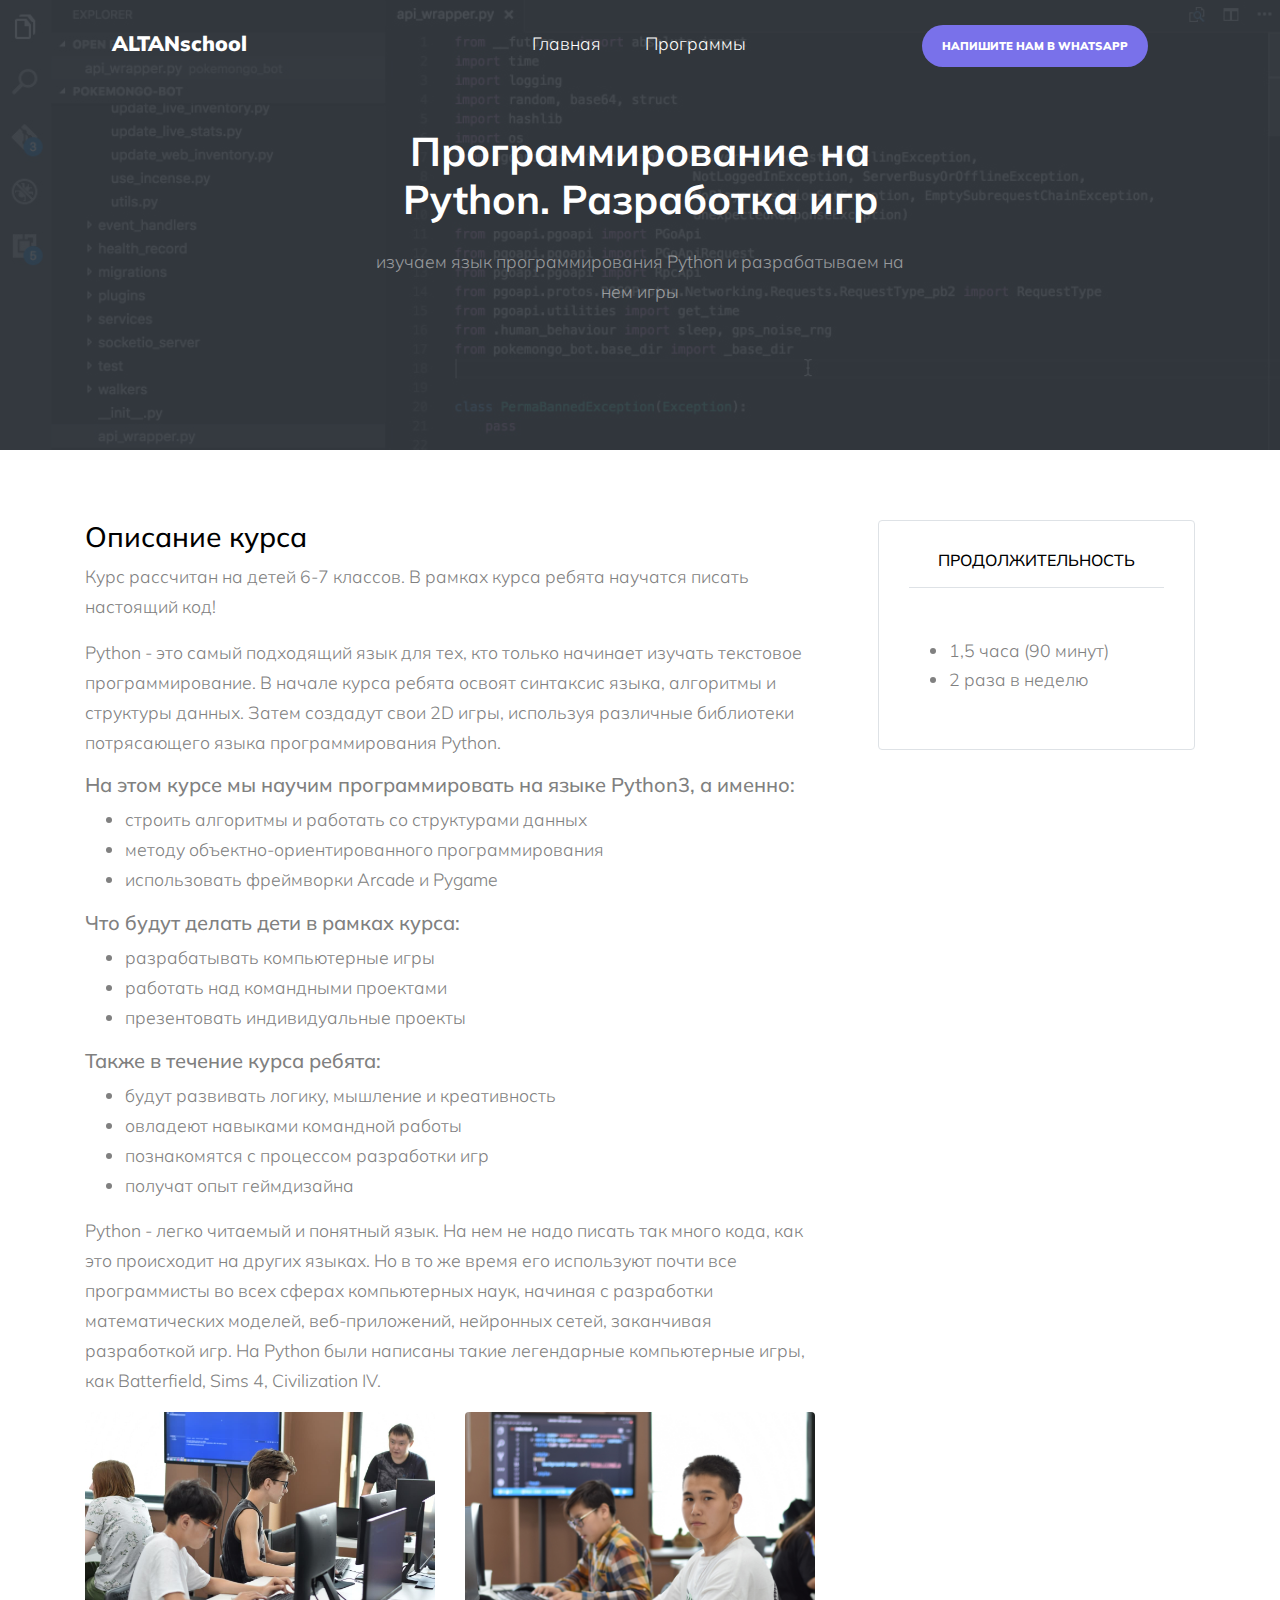
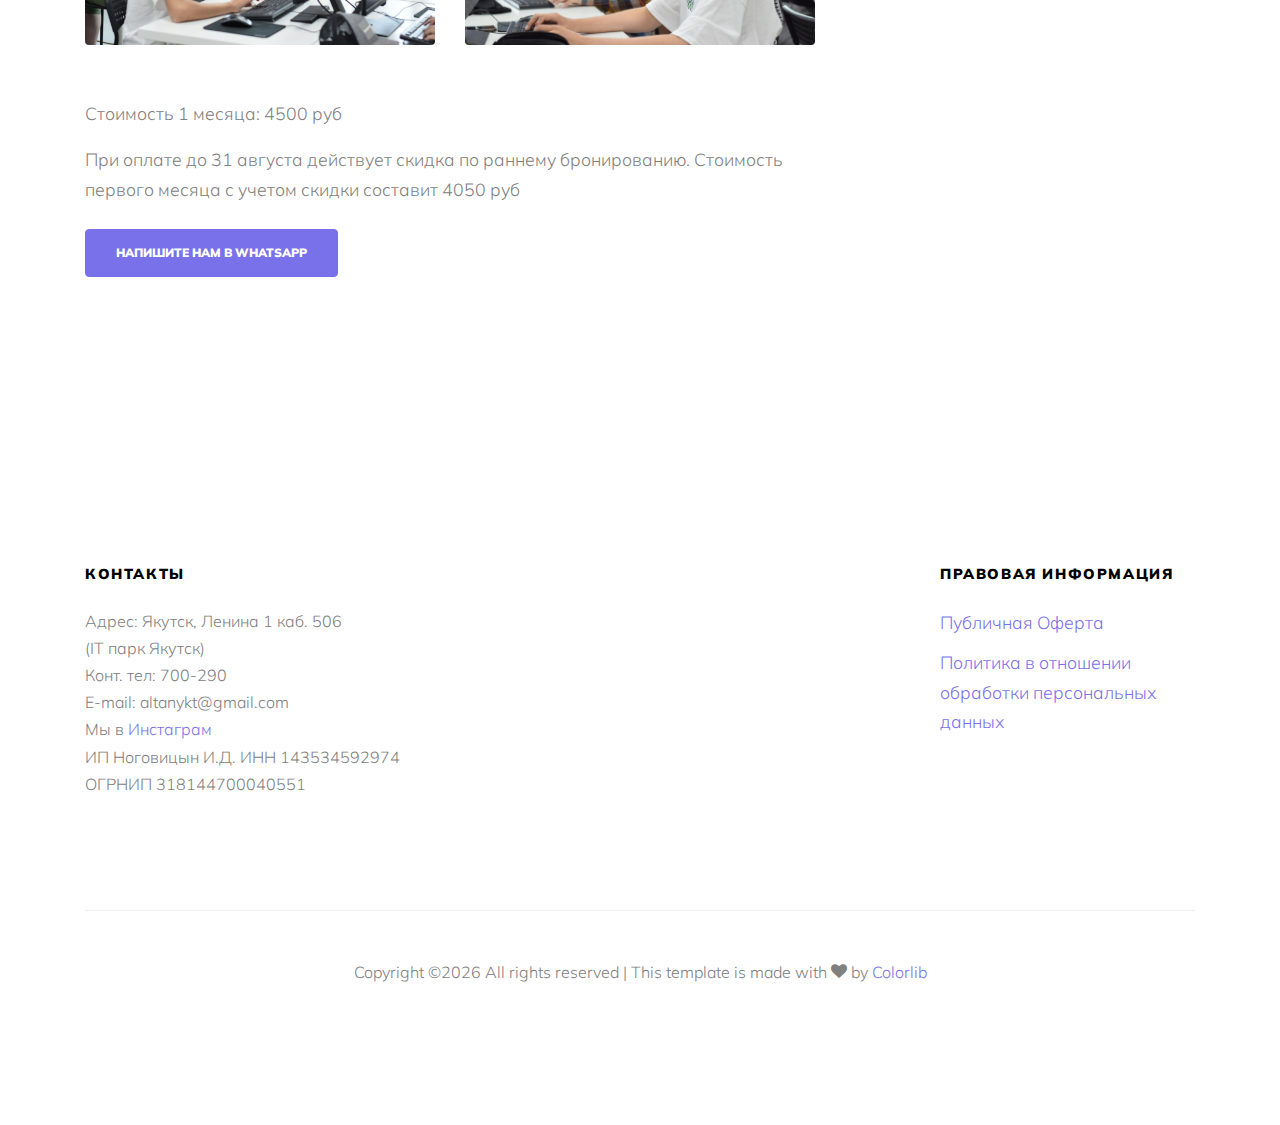
==== commit 264b5410: "правки для мобильной версии для страниц курсов" ====
--- a/python.html
+++ b/python.html
@@ -38,7 +38,15 @@
           <span class="icon-close2 js-menu-toggle"></span>
         </div>
       </div>
-      <div class="site-mobile-menu-body"></div>
+      <div class="message-wa">
+        <ul>
+          <li><a href="index.html" class="nav-link">Главная</a></li>
+          <li><a href="index.html#courses-section" class="nav-link">Программы</a></li>
+        </ul>
+        <ul class="site-nav-wrap-message">
+          <li class="cta"><a target="_blank" href="https://api.whatsapp.com/send?phone=79142700290&text=&source=&data=" class="nav-link"><span>Напишите нам в WhatsApp</span></a></li>
+        </ul>
+      </div>
     </div>
    
     
@@ -57,7 +65,7 @@
             </nav>
           </div>
 
-          <div class="ml-auto w-25">
+          <div class="ml-auto w-30">
             <nav class="site-navigation position-relative text-right" role="navigation">
               <ul class="site-menu main-menu site-menu-dark js-clone-nav mr-auto d-none d-lg-block m-0 p-0">
                 <li class="cta"><a target="_blank" href="https://api.whatsapp.com/send?phone=79142700290&text=&source=&data=" class="nav-link"><span>Напишите нам в WhatsApp</span></a></li>
--- a/css/style.css
+++ b/css/style.css
@@ -3,7 +3,8 @@
   line-height: 1.7;
   color: gray;
   font-weight: 300;
-  font-size: 1.1rem; }
+  font-size: 1.1rem; 
+  }
 
 ::-moz-selection {
   background: #000;
@@ -12,6 +13,7 @@
 ::selection {
   background: #000;
   color: #fff; }
+  
 
 a {
   -webkit-transition: .3s all ease;
@@ -310,7 +312,7 @@
   
 .owl-stage {
   display: flex !important;
-  flex-direction: row !important;
+  flex-direction: row;
   justify-content: center !important;
   width: auto !important;
 }
@@ -504,7 +506,7 @@
     list-style: none;
     position: relative; }
     .site-mobile-menu .site-nav-wrap a {
-      padding: 10px 20px;
+      padding: 0;
       display: block;
       position: relative;
       color: #212529; }
@@ -512,7 +514,8 @@
         color: #7971ea; }
     .site-mobile-menu .site-nav-wrap li {
       position: relative;
-      display: block; }
+      display: block;
+      min-height: 42px }
       .site-mobile-menu .site-nav-wrap li .active {
         color: #7971ea; }
     .site-mobile-menu .site-nav-wrap .arrow-collapse {
@@ -552,7 +555,7 @@
       width: 100%; }
       .site-mobile-menu .site-nav-wrap > li > a {
         padding-left: 20px;
-        font-size: 20px; }
+        font-size: 20px         }
       .site-mobile-menu .site-nav-wrap > li > ul {
         padding: 0;
         margin: 0;
@@ -634,7 +637,7 @@
     height: 50vh;
     min-height: 400px; }
   .intro-section h1 {
-    font-size: 2rem;
+    font-size: 2.5rem;
     font-weight: 700;
     color: #fff;
     margin-bottom: 1.5rem; }
@@ -1136,3 +1139,46 @@
         .comment-list li .comment-body .reply:hover {
           color: #000;
           background: #e3e3e3; }
+/*правки для адаптивности в мобильной версии сайта от Маши*/
+.owl-stage{
+  display: flex;
+}
+.site-nav-wrap-message{
+  padding: 0 0 0 20px
+}
+.message-wa{
+  padding: 40px 0 0 0;
+}
+.message-wa li{
+  list-style: none;
+}
+.message-wa ul:nth-child(1) a{
+  padding-left: 0;
+  color: #212529
+}
+/*медиа запросы*/
+@media screen and (max-width: 992px){
+  .intro-section h1{
+    font-size: 2.2rem
+  }
+  .owl-carousel{
+    width: auto;
+  }
+}
+@media screen and (max-width: 768px){
+  .owl-stage{
+    flex-direction: column;
+    align-items:center;
+    justify-content: center;
+    align-content: space-between;
+    
+  }
+}
+@media screen and (max-width: 1200px){
+  .owl-stage{
+    width: auto;
+  }
+  .owl-item{
+    margin-bottom: 20px
+  }
+}
